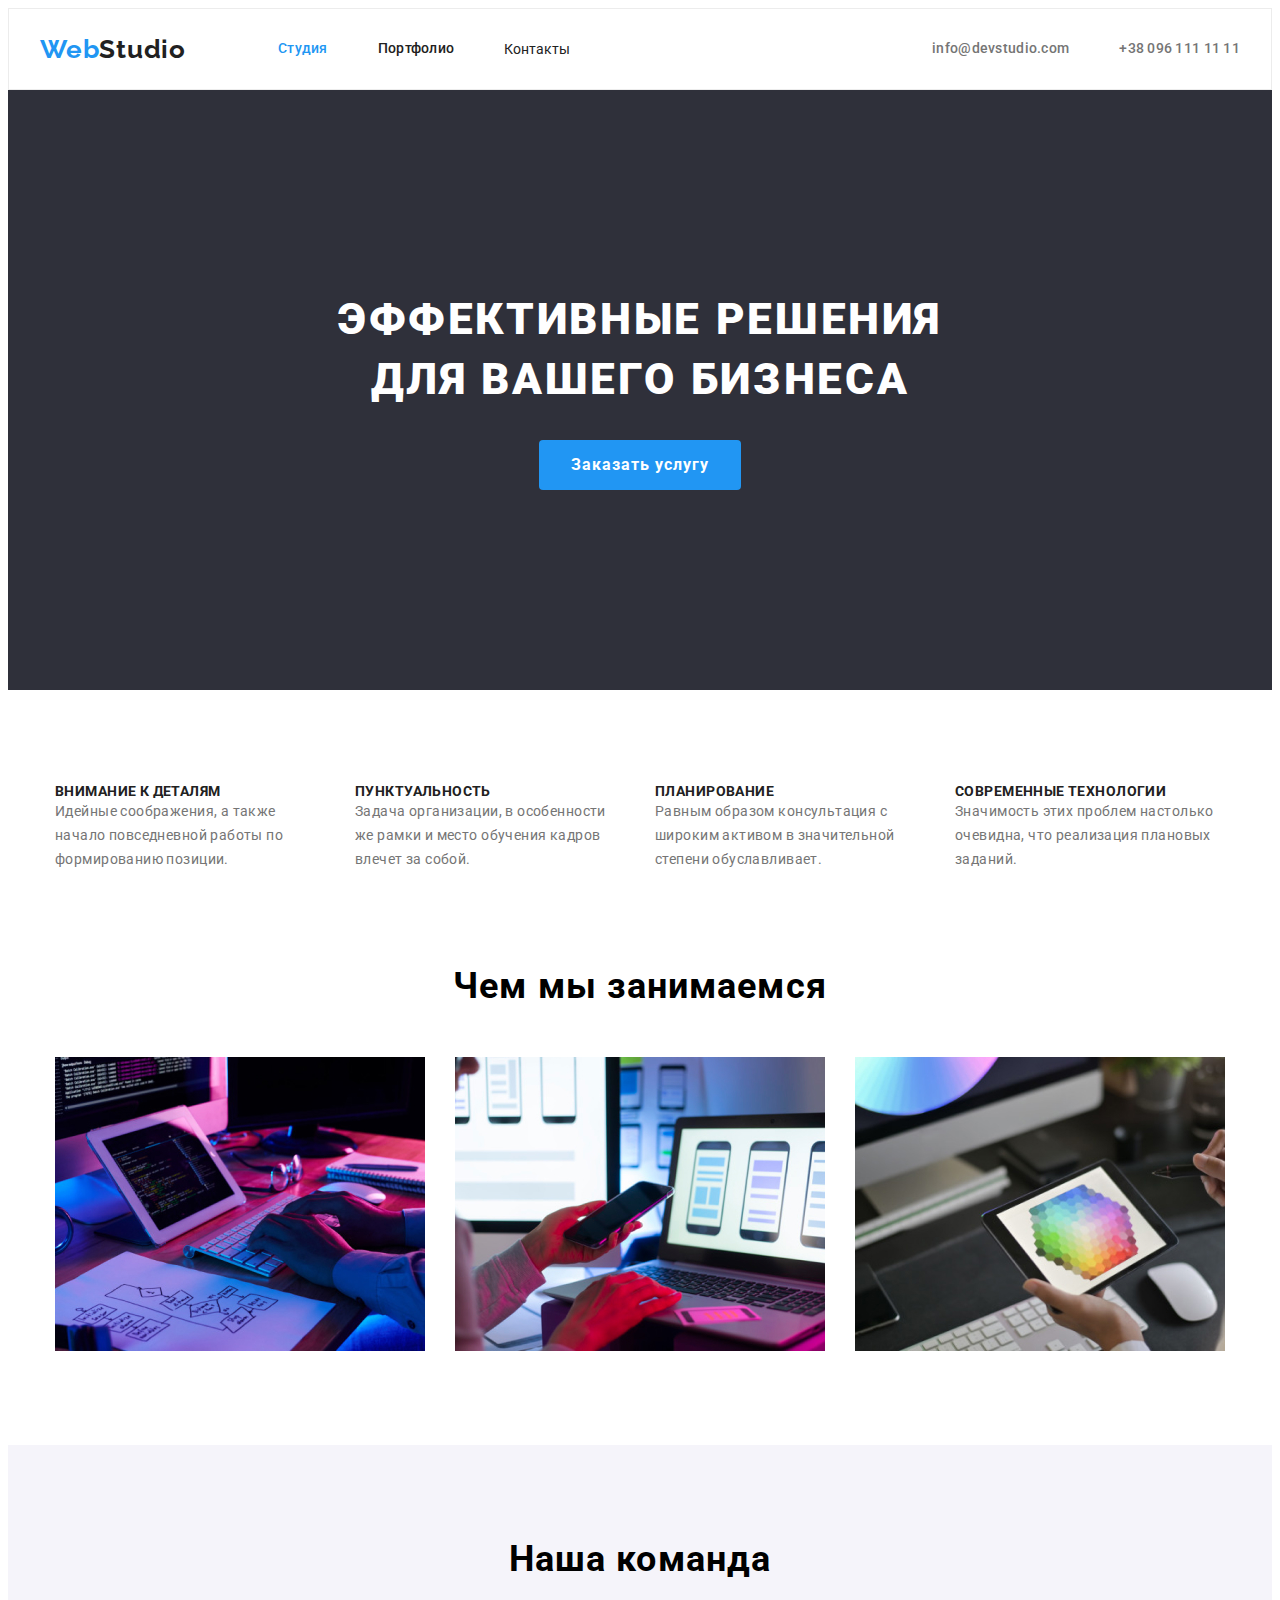
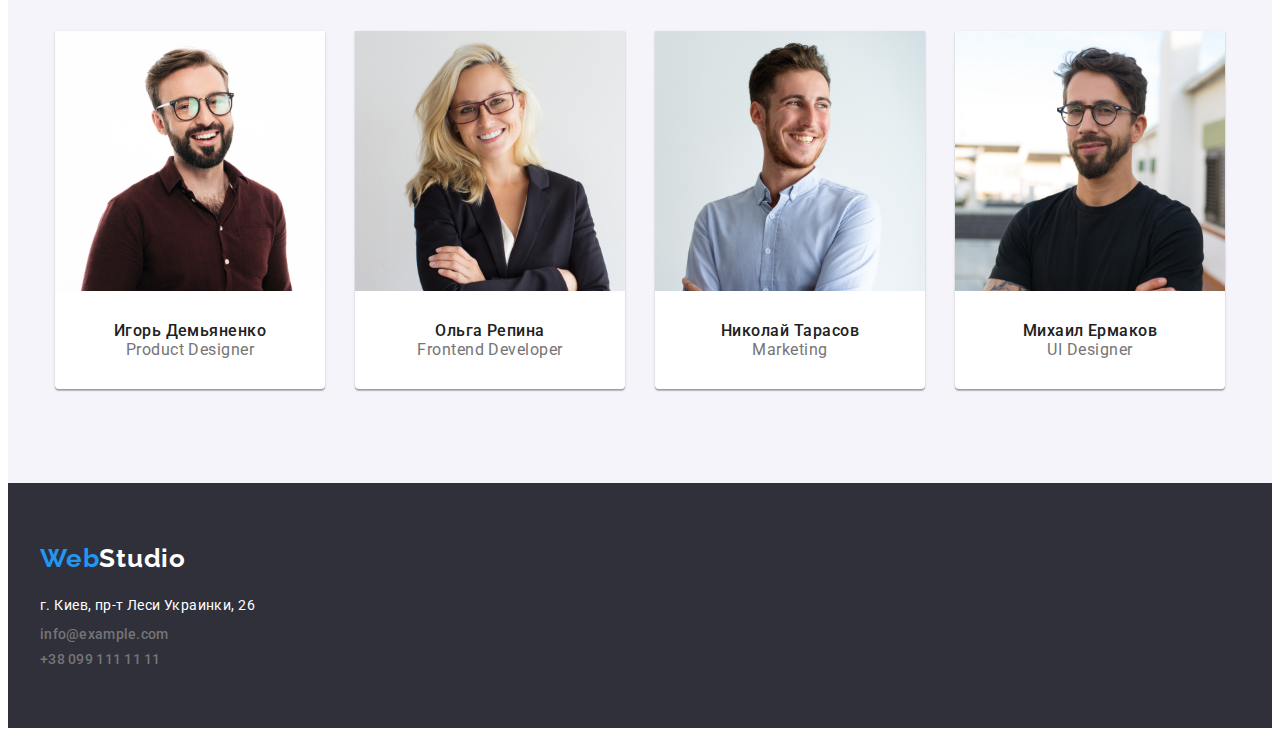
==== index.html @ 07ff0b9d "add all files from hw-03" ====
<!DOCTYPE html>
<html lang="ru">
  <head>
    <meta charset="UTF-8" />
    <meta http-equiv="X-UA-Compatible" content="IE=edge" />
    <meta name="viewport" content="width=device-width, initial-scale=1.0" />
    <title>Document</title>
    <link rel="preconnect" href="https://fonts.googleapis.com" />
    <link rel="preconnect" href="https://fonts.gstatic.com" crossorigin />
    <link
      href="https://fonts.googleapis.com/css2?family=Montserrat:wght@400;700&family=Raleway:wght@700&family=Roboto:wght@400;500;700;900&display=swap"
      rel="stylesheet"
    />
    <link
      rel="stylesheet"
      href="https://cdnjs.cloudflare.com/ajax/libs/modern-normalize/1.1.0/modern-normalize.min.css"
      integrity="sha512-wpPYUAdjBVSE4KJnH1VR1HeZfpl1ub8YT/NKx4PuQ5NmX2tKuGu6U/JRp5y+Y8XG2tV+wKQpNHVUX03MfMFn9Q=="
      crossorigin="anonymous"
      referrerpolicy="no-referrer"
    />
    <link rel="stylesheet" href="./css/styles.css" />
  </head>
  <body>
    <!-- HEADER -->
    <header class="page-header">
      <div class="container page-header-container">
        <nav class="page-nav">
          <a class="logo" href="/"
            >Web<span class="second-part-logo">Studio</span></a
          >
          <ul class="page-nav">
            <li class="menu-item">
              <a class="menu-link current" href="">Студия</a>
            </li>
            <li class="menu-item">
              <a class="menu-link" href="./portfolio.html">Портфолио</a>
            </li>
            <li class="menu-item">
              <a class="menu-link" href="">Контакты</a>
            </li>
          </ul>
        </nav>
        <ul class="address-tel-container">
          <li>
            <a class="mail-address" href="mailto:info@devstudio.com"
              >info@devstudio.com</a
            >
          </li>
          <li>
            <a class="phone-number" href="tel:+380961111111"
              >+38 096 111 11 11</a
            >
          </li>
        </ul>
      </div>
    </header>
    <main>
      <!-- HERO -->
      <section class="hero">
        <h1 class="hero-title">
          Эффективные решения <br />
          для вашего бизнеса
        </h1>
        <button type="button" class="main-button">Заказать услугу</button>
      </section>
      <!-- Наши преимущества -->
      <section class="benefits">
        <div class="container">
          <h2 hidden>Наши преимущества</h2>
          <ul class="benefits-item">
            <li class="benefits-list">
              <h3 class="benefits-title">Внимание к деталям</h3>
              <p class="text-in-title">
                Идейные соображения, а также начало повседневной работы по
                формированию позиции.
              </p>
            </li>
            <li class="benefits-list">
              <h3 class="benefits-title">Пунктуальность</h3>
              <p class="text-in-title">
                Задача организации, в особенности же рамки и место обучения
                кадров влечет за собой.
              </p>
            </li>
            <li class="benefits-list">
              <h3 class="benefits-title">Планирование</h3>
              <p class="text-in-title">
                Равным образом консультация с широким активом в значительной
                степени обуславливает.
              </p>
            </li>
            <li class="benefits-list">
              <h3 class="benefits-title">Современные технологии</h3>
              <p class="text-in-title">
                Значимость этих проблем настолько очевидна, что реализация
                плановых заданий.
              </p>
            </li>
          </ul>
        </div>
      </section>
      <!-- Чем мы занимаемся -->
      <section>
        <h2 class="headline">Чем мы занимаемся</h2>
        <div class="container-job">
        <ul class="command">
          <li class="command-item">
            <img
              src="./images/primary/box1.jpg"
              alt="Скелет документа"
              width="370"
            />
          </li>
          <li class="command-item">
            <img
              src="./images/primary/box2.jpg"
              alt="Адаптивный дизайн приложения"
              width="370"
            />
          </li>
          <li class="command-item">
            <img
              src="./images/primary/box3.jpg"
              alt="Подбор любого цвета"
              width="370"
            />
          </li>
        </ul>
        </div>
      </section>
      <!-- Наша команда -->
      <section class="background-command ">
        <h2 class="headline-command">Наша команда</h2>
        <div class="container-command">
        <ul class="command">
          <li class="command-item frame">
            <img
              src="./images/primary/productdesigner.jpg"
              alt="Product Designer"
              width="270"
            />
            <div class="section-command">
              <h3 class="name-command command">Игорь Демьяненко</h3>
              <p lang="en" class="name-position command">Product Designer</p>
            </div>
          </li>
          <li class="command-item frame">
            <img
              src="./images/primary/frontenddeveloper.jpg"
              alt="Frontend Developer"
              width="270"
            />
            <div class="section-command">
              <h3 class="name-command command">Ольга Репина</h3>
              <p lang="en" class="name-position command">Frontend Developer</p>
            </div>
          </li>
          <li class="command-item frame">
            <img
              src="./images/primary/marketing.jpg"
              alt="Marketing"
              width="270"
            />
            <div class="section-command">
              <h3 class="name-command command">Николай Тарасов</h3>
              <p lang="en" class="name-position command">Marketing</p>
            </div>
          </li>
          <li class="command-item frame">
            <img src="./images/primary/uidesigner.jpg" alt="" width="270" />
            <div class="section-command">
              <h3 class="name-command command">Михаил Ермаков</h3>
              <p lang="en" class="name-position command">UI Designer</p>
            </div>
          </li>
        </ul>
        </div>
      </section>
    </main>
    <!-- FOOTER -->
    <footer class="background-footer">
      <div class="container">
        <a class="logo" href="./index.html"
          >Web<span class="second-part-logo-footer">Studio</span></a
        >
        <address>
          <ul>
            <li class="address">г. Киев, пр-т Леси Украинки, 26</li>
            <li>
              <a
                class="mail-address-portfolio footer"
                href="mailto:info@example.com"
                >info@example.com</a
              >
            </li>
            <li>
              <a
                class="phone-number-portfolio footer-number footer"
                href="tel:+380991111111"
                >+38 099 111 11 11</a
              >
            </li>
          </ul>
        </address>
      </div>
    </footer>
  </body>
</html>
---- css/styles.css ----
/*цвет основного текста #000000*/
/*акцент #2196F3*/
/*акцент #FFFFFF*/
/*цвет вторичного текста #757575*/
/*акцент rgba(255, 255, 255, 0.6);*/
/*цвет фона #E5E5E5*/
/*вторичный цвет фона #F5F4FA*/
:root {
  --accent-color: #2196f3;
  --second-accent-color: #212121;
  --accent-text-color: #757575;
  --background-accent-color: #ffffff;
  --background-second-color: #2f303a;
}

h1,
h2,
h3,
h4,
p {
  margin-top: 0;
  margin-bottom: 0;
}

ul,
ol {
  list-style: none;
  margin-top: 0;
  margin-bottom: 0;
  padding-left: 0;
}

a {
  text-decoration: none;
}

img {
  display: block;
}

button {
  cursor: pointer;
}

.menu-link.current {
  color: var(--accent-color);
}

body {
  font-family: "Roboto", sans-serif;
  font-size: 14px;
}

/* ================Общие классы================ */
/* HEADER */
.page-header {
  /* padding-top: 32px;
  padding-bottom: 32px; */
  border: 1px solid #ECECEC
  ;
}

.container {
  width: 1200px;
  margin-left: auto;
  margin-right: auto;
  padding-left: 15px;
  padding-right: 15px;
}

.page-header-container {
  display: flex;
  align-items: center;
  justify-content: space-between;
}

.page-nav {
  display: flex;
  align-items: center;
}

.logo {
  font-family: "Raleway", sans-serif;
  font-weight: 700;
  font-size: 26px;
  line-height: 1.19;
  letter-spacing: 0.03em;
  color: var(--accent-color);
  margin-right: 92px;
}

.second-part-logo {
  color: var(--second-accent-color);
}

.menu-item:not(:last-child) {
  font-weight: 500;
  font-size: 14px;
  line-height: 1.14;
  letter-spacing: 0.02em;
  color: var(--second-accent-color);
  margin-right: 50px;
}

.menu-link {
  color: var(--second-accent-color);
  padding: 32px 0;
  display: block;
}

.menu-link:hover,
.menu-link:focus {
  color: var(--accent-color);
}

.address-tel-container {
  display: flex;
  align-items: center;
}

/* ================INDEX================ */
/* HEADER */
.mail-address {
  font-weight: 500;
  font-size: 14px;
  line-height: 1.14;
  letter-spacing: 0.02em;
  color: var(--accent-text-color);
  margin-right: 50px;
  padding: 32px 0;
  display: block;
}

.mail-address:hover,
.mail-address:focus {
  color: var(--accent-color);
}

.phone-number {
  font-weight: 500;
  font-size: 14px;
  line-height: 1.14;
  letter-spacing: 0.02em;
  color: var(--accent-text-color);
  padding: 32px 0;
  display: block;
}

.phone-number:hover,
.phone-number:focus {
  color: var(--accent-color);
}

/* HERO */
.hero {
  text-align: center;
  padding-top: 200px;
  padding-bottom: 200px;
  background-color: var(--background-second-color);
}

.hero-title {
  font-weight: 900;
  font-size: 44px;
  line-height: 1.36;
  letter-spacing: 0.06em;
  text-transform: uppercase;
  color: var(--background-accent-color);
}

.main-button {
  margin-top: 30px;
  padding: 10px 32px;
  font-weight: 700;
  font-size: 16px;
  line-height: 1.88;
  letter-spacing: 0.06em;
  background-color: var(--accent-color);
  color: var(--background-accent-color);
  font-family: inherit;
  border: none;
  border-radius: 4px;
}

.main-button:hover,
.main-button:focus {
  background-color: #188ce8;
  box-shadow: 0px 4px 4px rgba(0, 0, 0, 0.15);
}

/* Наши преимущества */
.benefits {
  padding-top: 94px;
}

.benefits-item {
  display: flex;
  justify-content: center;
  align-items: center;
}

.benefits-list {
  width: 270px;
}

.benefits-list:not(:last-child) {
  margin-right: 30px;
}

.benefits-title {
  font-weight: 700;
  font-size: 14px;
  line-height: 1.14;
  letter-spacing: 0.03em;
  text-transform: uppercase;
  color: var(--second-accent-color);
}

.text-in-title {
  font-weight: 400;
  font-size: 14px;
  line-height: 1.71;
  letter-spacing: 0.03em;
  color: var(--accent-text-color);
}

/* Чем мы занимаемся */
.headline {
  text-align: center;
  font-weight: 700;
  font-size: 36px;
  line-height: 1.16;
  letter-spacing: 0.03em;
  padding-top: 94px;
  margin-bottom: 50px;
}

.container-job {
  width: 1200px;
  margin: 0 auto;
  padding-left: 15px;
  padding-right: 15px;
}

.command {
  display: flex;
  justify-content: center;
  align-items: center;
}

.command-item:not(:last-child) {
  margin-right: 30px;
}

/* Наша команда */
.background-command {
  background-color: #f5f4fa;
  padding-bottom: 94px;
}

.container-command {
  width: 1200px;
  margin: 0 auto;
  padding-left: 15px;
  padding-right: 15px;
}

.frame {
  width: 270px;
  background-color: #fff;
  border-radius: 0px 0px 4px 4px;
  box-shadow: 0px 1px 3px rgba(0, 0, 0, 0.12), 0px 1px 1px rgba(0, 0, 0, 0.14),
    0px 2px 1px rgba(0, 0, 0, 0.2);
}

.headline-command {
  text-align: center;
  font-weight: 700;
  font-size: 36px;
  line-height: 1.16;
  letter-spacing: 0.03em;
  margin-bottom: 50px;
  margin-top: 94px;
  padding-top: 94px;
}

.section-command {
  padding: 30px 0;
}

.name-command {
  font-weight: 500;
  font-size: 16px;
  line-height: 1.19;
  /* identical to box height */
  /* text-align: center; */
  letter-spacing: 0.03em;
  color: var(--second-accent-color);
}

.name-position {
  font-weight: 400;
  font-size: 16px;
  line-height: 1.19;
  /* identical to box height */
  /* text-align: center; */
  letter-spacing: 0.03em;
  color: var(--accent-text-color);
}

/* FOOTER */
.background-footer {
  background-color: var(--background-second-color);
  padding-top: 60px;
  padding-bottom: 60px;
}

.logo-footer {
  display: flex;
  margin-top: 60px;
}

.address {
  font-style: normal;
  font-weight: 400;
  font-size: 14px;
  line-height: 1.7;
  /* or 171% */
  letter-spacing: 0.03em;
  color: var(--background-accent-color);
  margin-top: 20px;
  margin-bottom: 9px;
}

.footer {
  font-style: normal;
  color: rgb(255, 255, 255, 0.6);
}

.footer-number {
  display: flex;
  margin-top: 9px;
}

.second-part-logo-footer {
  color: var(--background-accent-color);
}

/* ================PORTFOLIO================ */

/* Main */
/* Навигация */
.section {
  padding-top: 94px;
  padding-bottom: 94px;
}

.container-buttons {
  display: flex;
  justify-content: center;
  align-items: center;
  margin-bottom: 50px;
}

.portfolio-button {
  font-weight: 500;
  font-size: 16px;
  line-height: 1.63;
  text-align: center;
  letter-spacing: 0.03em;
  color: #000;
  border: none;
  font-family: inherit;
  border-radius: 4px;
  padding: 6px 22px;
  margin-right: 8px;
}
/* Плиточные елементы */
.container {
  width: 1200px;
  margin-left: auto;
  margin-right: auto;
  padding-left: 15px;
  padding-right: 15px;
}

.work-element {
  display: flex;
  flex-wrap: wrap;
}

.work-list {
  width: 370px;
  margin-right: 30px;
  margin-bottom: 30px;
}

.work-list:nth-child(3n) {
  margin-right: 0;
}

.work-list:nth-last-child(-n + 3) {
  margin-bottom: 0;
}

.work-element-name {
  padding-top: 20px;
  padding-bottom: 20px;
  padding-left: 24px;
  padding-right: 24px;
  border: 1px solid #EEEEEE;
}

.description-work {
  font-weight: 700;
  font-size: 18px;
  line-height: 2;
  /* identical to box height, or 200% */
  letter-spacing: 0.06em;
  color: var(--second-accent-color);
  margin-bottom: 4px;
}

.task-types {
  font-weight: 400;
  font-size: 16px;
  line-height: 1.9;
  /* identical to box height, or 188% */
  letter-spacing: 0.03em;
  color: var(--accent-text-color);
}

/* FOOTER */
.background-footer-portfolio {
  background-color: var(--background-second-color);
  padding-top: 60px;
  padding-bottom: 60px;
}

.mail-address-portfolio {
  font-weight: 500;
  font-size: 14px;
  line-height: 1.14;
  letter-spacing: 0.02em;
  color: var(--accent-text-color);
  margin-right: 50px;
  display: block;
}

.mail-address-portfolio:hover,
.mail-address-portfolio:focus {
  color: var(--accent-color);
}

.phone-number-portfolio {
  font-weight: 500;
  font-size: 14px;
  line-height: 1.14;
  letter-spacing: 0.02em;
  color: var(--accent-text-color);
  display: block;
}

.phone-number-portfolio:hover,
.phone-number-portfolio:focus {
  color: var(--accent-color);
}

.current-portfolio {
  background-color: var(--accent-color);
  color: var(--background-accent-color);
}

.portfolio-button:hover,
.portfolio-button:focus {
  /* shadow-middle */
  box-shadow: 0px 3px 1px rgba(0, 0, 0, 0.1), 0px 1px 2px rgba(0, 0, 0, 0.08),
    0px 2px 2px rgba(0, 0, 0, 0.12);
  color: var(--background-accent-color);
  background: var(--accent-color);
}
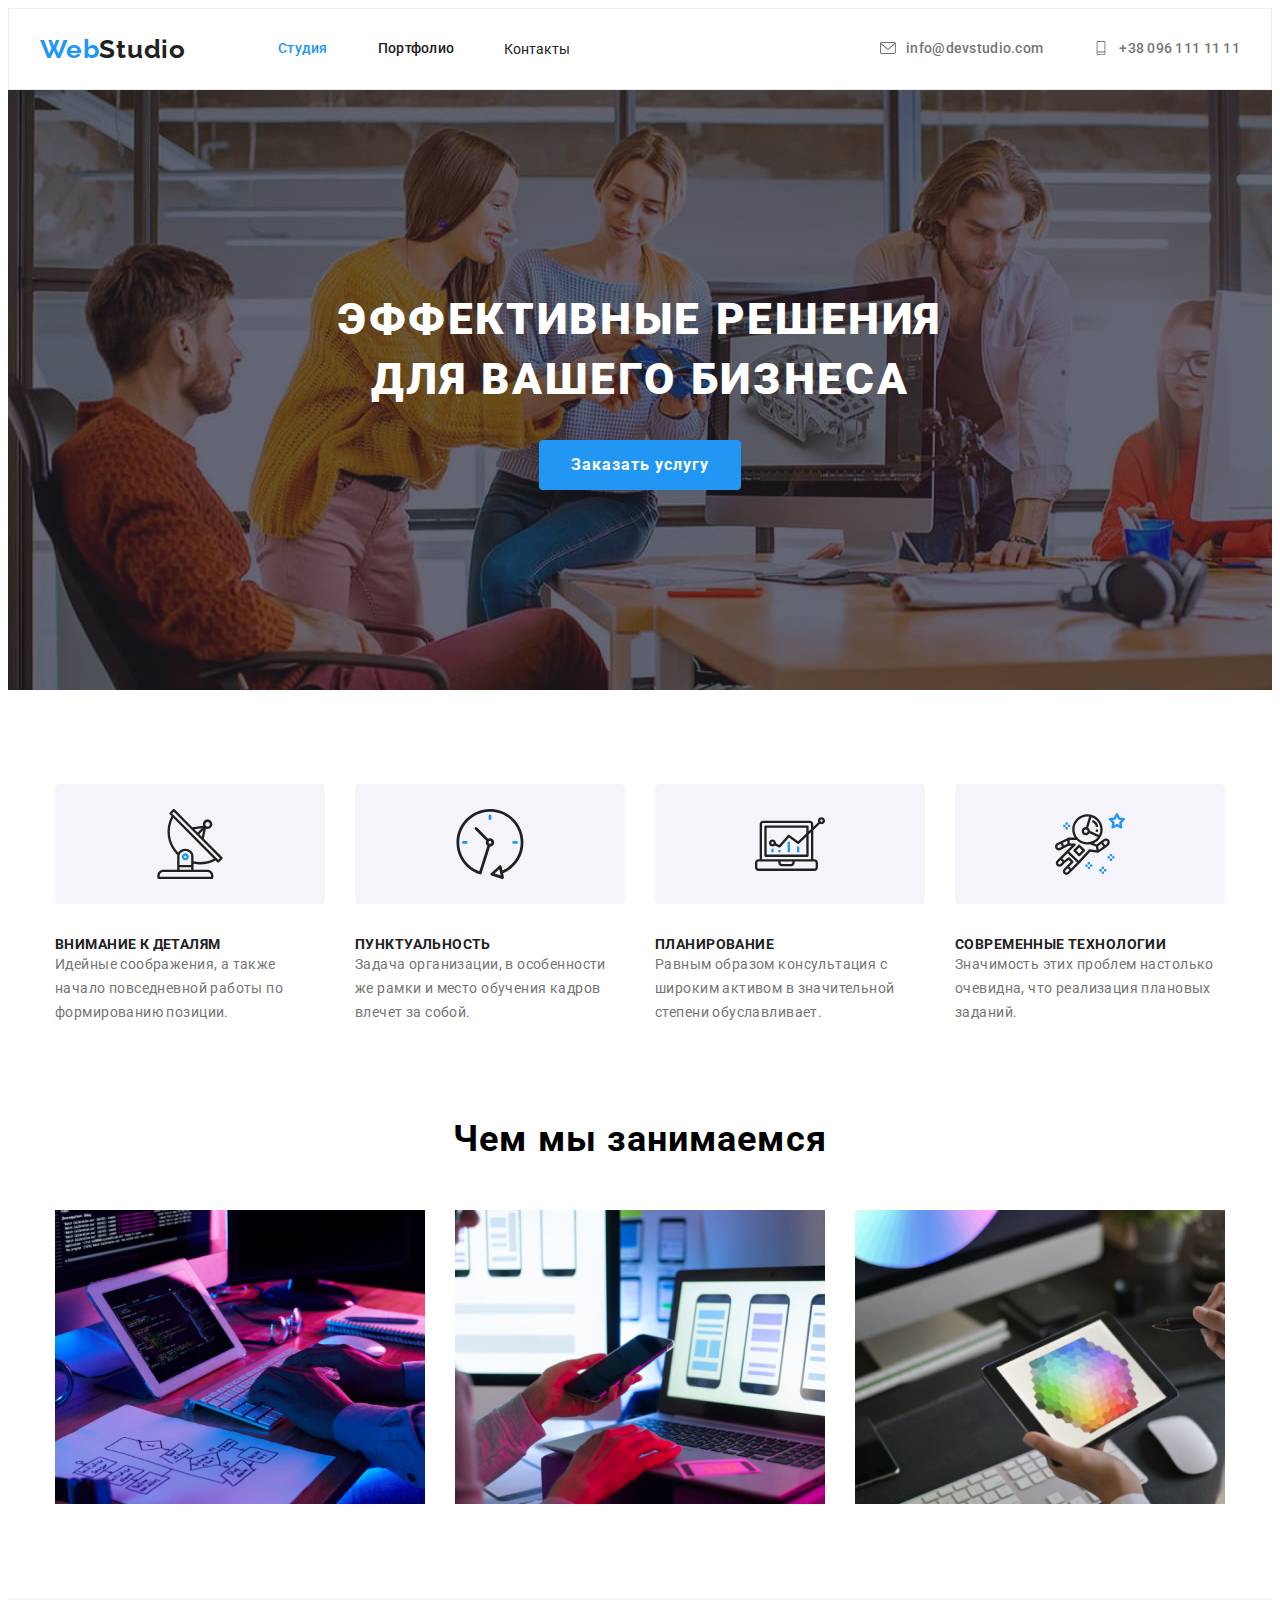
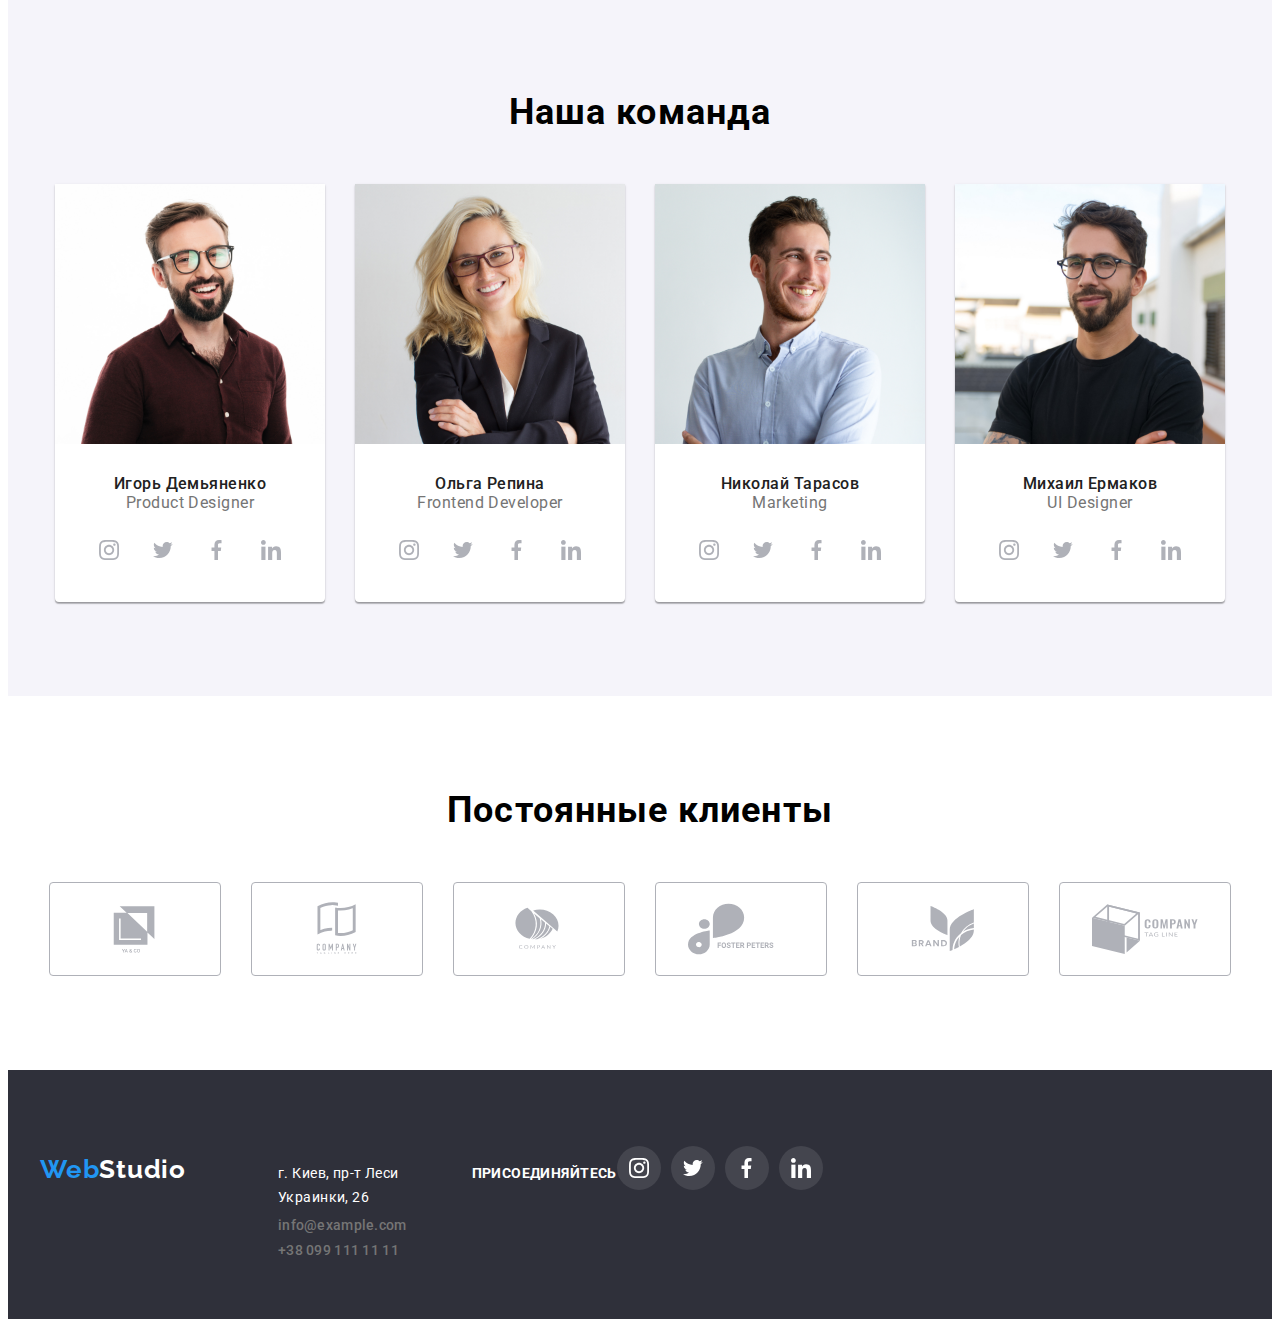
==== commit 3773b570: "add icons svg" ====
--- a/index.html
+++ b/index.html
@@ -43,12 +43,18 @@
         <ul class="address-tel-container">
           <li>
             <a class="mail-address" href="mailto:info@devstudio.com"
-              >info@devstudio.com</a
+              ><svg class="social-icon-header" width="16px" height="14px">
+                <use href="./images/symbol-defs.svg#icon-mail"></use>
+              </svg>
+              info@devstudio.com</a
             >
           </li>
           <li>
             <a class="phone-number" href="tel:+380961111111"
-              >+38 096 111 11 11</a
+              ><svg class="social-icon-header" width="16px" height="14px">
+                <use href="./images/symbol-defs.svg#icon-tel"></use>
+              </svg>
+              +38 096 111 11 11</a
             >
           </li>
         </ul>
@@ -57,6 +63,7 @@
     <main>
       <!-- HERO -->
       <section class="hero">
+        <!-- <img src="./images/primary/hero.jpg" alt="hero" width="1600" /> -->
         <h1 class="hero-title">
           Эффективные решения <br />
           для вашего бизнеса
@@ -69,6 +76,9 @@
           <h2 hidden>Наши преимущества</h2>
           <ul class="benefits-item">
             <li class="benefits-list">
+              <svg class="benefits-icon" width="270px" height="120px">
+                <use href="./images/symbol-defs.svg#icon-antena"></use>
+              </svg>
               <h3 class="benefits-title">Внимание к деталям</h3>
               <p class="text-in-title">
                 Идейные соображения, а также начало повседневной работы по
@@ -76,6 +86,9 @@
               </p>
             </li>
             <li class="benefits-list">
+              <svg class="benefits-icon" width="270px" height="120px">
+                <use href="./images/symbol-defs.svg#icon-clock"></use>
+              </svg>
               <h3 class="benefits-title">Пунктуальность</h3>
               <p class="text-in-title">
                 Задача организации, в особенности же рамки и место обучения
@@ -83,6 +96,9 @@
               </p>
             </li>
             <li class="benefits-list">
+              <svg class="benefits-icon" width="270px" height="120px">
+                <use href="./images/symbol-defs.svg#icon-diagram"></use>
+              </svg>
               <h3 class="benefits-title">Планирование</h3>
               <p class="text-in-title">
                 Равным образом консультация с широким активом в значительной
@@ -90,6 +106,9 @@
               </p>
             </li>
             <li class="benefits-list">
+              <svg class="benefits-icon" width="270px" height="120px">
+                <use href="./images/symbol-defs.svg#icon-astronaut"></use>
+              </svg>
               <h3 class="benefits-title">Современные технологии</h3>
               <p class="text-in-title">
                 Значимость этих проблем настолько очевидна, что реализация
@@ -103,83 +122,279 @@
       <section>
         <h2 class="headline">Чем мы занимаемся</h2>
         <div class="container-job">
-        <ul class="command">
-          <li class="command-item">
-            <img
-              src="./images/primary/box1.jpg"
-              alt="Скелет документа"
-              width="370"
-            />
-          </li>
-          <li class="command-item">
-            <img
-              src="./images/primary/box2.jpg"
-              alt="Адаптивный дизайн приложения"
-              width="370"
-            />
-          </li>
-          <li class="command-item">
-            <img
-              src="./images/primary/box3.jpg"
-              alt="Подбор любого цвета"
-              width="370"
-            />
-          </li>
-        </ul>
+          <ul class="command">
+            <li class="command-item">
+              <img
+                src="./images/primary/box1.jpg"
+                alt="Скелет документа"
+                width="370"
+              />
+            </li>
+            <li class="command-item">
+              <img
+                src="./images/primary/box2.jpg"
+                alt="Адаптивный дизайн приложения"
+                width="370"
+              />
+            </li>
+            <li class="command-item">
+              <img
+                src="./images/primary/box3.jpg"
+                alt="Подбор любого цвета"
+                width="370"
+              />
+            </li>
+          </ul>
         </div>
       </section>
       <!-- Наша команда -->
-      <section class="background-command ">
+      <section class="background-command">
         <h2 class="headline-command">Наша команда</h2>
         <div class="container-command">
-        <ul class="command">
-          <li class="command-item frame">
-            <img
-              src="./images/primary/productdesigner.jpg"
-              alt="Product Designer"
-              width="270"
-            />
-            <div class="section-command">
-              <h3 class="name-command command">Игорь Демьяненко</h3>
-              <p lang="en" class="name-position command">Product Designer</p>
-            </div>
-          </li>
-          <li class="command-item frame">
-            <img
-              src="./images/primary/frontenddeveloper.jpg"
-              alt="Frontend Developer"
-              width="270"
-            />
-            <div class="section-command">
-              <h3 class="name-command command">Ольга Репина</h3>
-              <p lang="en" class="name-position command">Frontend Developer</p>
-            </div>
-          </li>
-          <li class="command-item frame">
-            <img
-              src="./images/primary/marketing.jpg"
-              alt="Marketing"
-              width="270"
-            />
-            <div class="section-command">
-              <h3 class="name-command command">Николай Тарасов</h3>
-              <p lang="en" class="name-position command">Marketing</p>
-            </div>
-          </li>
-          <li class="command-item frame">
-            <img src="./images/primary/uidesigner.jpg" alt="" width="270" />
-            <div class="section-command">
-              <h3 class="name-command command">Михаил Ермаков</h3>
-              <p lang="en" class="name-position command">UI Designer</p>
-            </div>
-          </li>
-        </ul>
+          <ul class="command">
+            <li class="command-item frame">
+              <img
+                src="./images/primary/productdesigner.jpg"
+                alt="Product Designer"
+                width="270"
+              />
+              <div class="section-command">
+                <h3 class="name-command command">Игорь Демьяненко</h3>
+                <p lang="en" class="name-position command">Product Designer</p>
+                <ul class="social-list">
+                  <li class="social-list-item">
+                    <a href="" class="social-list-link">
+                      <svg class="social-list-icon" width="20px" height="20px">
+                        <use
+                          href="./images/symbol-defs.svg#icon-instagram"
+                        ></use>
+                      </svg>
+                    </a>
+                  </li>
+                  <li class="social-list-item">
+                    <a href="" class="social-list-link">
+                      <svg class="social-list-icon" width="20px" height="20px">
+                        <use href="./images/symbol-defs.svg#icon-twitter"></use>
+                      </svg>
+                    </a>
+                  </li>
+                  <li class="social-list-item">
+                    <a href="" class="social-list-link">
+                      <svg class="social-list-icon" width="20px" height="20px">
+                        <use
+                          href="./images/symbol-defs.svg#icon-facebook"
+                        ></use>
+                      </svg>
+                    </a>
+                  </li>
+                  <li class="social-list-item">
+                    <a href="" class="social-list-link">
+                      <svg class="social-list-icon" width="20px" height="20px">
+                        <use
+                          href="./images/symbol-defs.svg#icon-linkedin"
+                        ></use>
+                      </svg>
+                    </a>
+                  </li>
+                </ul>
+              </div>
+            </li>
+            <li class="command-item frame">
+              <img
+                src="./images/primary/frontenddeveloper.jpg"
+                alt="Frontend Developer"
+                width="270"
+              />
+              <div class="section-command">
+                <h3 class="name-command command">Ольга Репина</h3>
+                <p lang="en" class="name-position command">
+                  Frontend Developer
+                </p>
+                <ul class="social-list">
+                  <li class="social-list-item">
+                    <a href="" class="social-list-link">
+                      <svg class="social-list-icon" width="20px" height="20px">
+                        <use
+                          href="./images/symbol-defs.svg#icon-instagram"
+                        ></use>
+                      </svg>
+                    </a>
+                  </li>
+                  <li class="social-list-item">
+                    <a href="" class="social-list-link">
+                      <svg class="social-list-icon" width="20px" height="20px">
+                        <use href="./images/symbol-defs.svg#icon-twitter"></use>
+                      </svg>
+                    </a>
+                  </li>
+                  <li class="social-list-item">
+                    <a href="" class="social-list-link">
+                      <svg class="social-list-icon" width="20px" height="20px">
+                        <use
+                          href="./images/symbol-defs.svg#icon-facebook"
+                        ></use>
+                      </svg>
+                    </a>
+                  </li>
+                  <li class="social-list-item">
+                    <a href="" class="social-list-link">
+                      <svg class="social-list-icon" width="20px" height="20px">
+                        <use
+                          href="./images/symbol-defs.svg#icon-linkedin"
+                        ></use>
+                      </svg>
+                    </a>
+                  </li>
+                </ul>
+              </div>
+            </li>
+            <li class="command-item frame">
+              <img
+                src="./images/primary/marketing.jpg"
+                alt="Marketing"
+                width="270"
+              />
+              <div class="section-command">
+                <h3 class="name-command command">Николай Тарасов</h3>
+                <p lang="en" class="name-position command">Marketing</p>
+                <ul class="social-list">
+                  <li class="social-list-item">
+                    <a href="" class="social-list-link">
+                      <svg class="social-list-icon" width="20px" height="20px">
+                        <use
+                          href="./images/symbol-defs.svg#icon-instagram"
+                        ></use>
+                      </svg>
+                    </a>
+                  </li>
+                  <li class="social-list-item">
+                    <a href="" class="social-list-link">
+                      <svg class="social-list-icon" width="20px" height="20px">
+                        <use href="./images/symbol-defs.svg#icon-twitter"></use>
+                      </svg>
+                    </a>
+                  </li>
+                  <li class="social-list-item">
+                    <a href="" class="social-list-link">
+                      <svg class="social-list-icon" width="20px" height="20px">
+                        <use
+                          href="./images/symbol-defs.svg#icon-facebook"
+                        ></use>
+                      </svg>
+                    </a>
+                  </li>
+                  <li class="social-list-item">
+                    <a href="" class="social-list-link">
+                      <svg class="social-list-icon" width="20px" height="20px">
+                        <use
+                          href="./images/symbol-defs.svg#icon-linkedin"
+                        ></use>
+                      </svg>
+                    </a>
+                  </li>
+                </ul>
+              </div>
+            </li>
+            <li class="command-item frame">
+              <img src="./images/primary/uidesigner.jpg" alt="" width="270" />
+              <div class="section-command">
+                <h3 class="name-command command">Михаил Ермаков</h3>
+                <p lang="en" class="name-position command">UI Designer</p>
+                <ul class="social-list">
+                  <li class="social-list-item">
+                    <a href="" class="social-list-link">
+                      <svg class="social-list-icon" width="20px" height="20px">
+                        <use
+                          href="./images/symbol-defs.svg#icon-instagram"
+                        ></use>
+                      </svg>
+                    </a>
+                  </li>
+                  <li class="social-list-item">
+                    <a href="" class="social-list-link">
+                      <svg class="social-list-icon" width="20px" height="20px">
+                        <use href="./images/symbol-defs.svg#icon-twitter"></use>
+                      </svg>
+                    </a>
+                  </li>
+                  <li class="social-list-item">
+                    <a href="" class="social-list-link">
+                      <svg class="social-list-icon" width="20px" height="20px">
+                        <use
+                          href="./images/symbol-defs.svg#icon-facebook"
+                        ></use>
+                      </svg>
+                    </a>
+                  </li>
+                  <li class="social-list-item">
+                    <a href="" class="social-list-link">
+                      <svg class="social-list-icon" width="20px" height="20px">
+                        <use
+                          href="./images/symbol-defs.svg#icon-linkedin"
+                        ></use>
+                      </svg>
+                    </a>
+                  </li>
+                </ul>
+              </div>
+            </li>
+          </ul>
+        </div>
+      </section>
+      <!-- Постоянные клиенты -->
+      <section>
+        <h2 class="headline-clients">Постоянные клиенты</h2>
+        <div>
+          <ul class="clients-list">
+            <li class="clients-item">
+              <a href="" class="clients-list-link">
+                <svg class="clients-icon">
+                  <use href="./images/symbol-defs.svg#icon-yaco"></use>
+                </svg>
+              </a>
+            </li>
+            <li class="clients-item">
+              <a href="" class="clients-list-link">
+                <svg class="clients-icon">
+                  <use href="./images/symbol-defs.svg#icon-company"></use>
+                </svg>
+              </a>
+            </li>
+            <li class="clients-item">
+              <a href="" class="clients-list-link">
+                <svg class="clients-icon">
+                  <use href="./images/symbol-defs.svg#icon-company-two"></use>
+                </svg>
+              </a>
+            </li>
+            <li class="clients-item">
+              <a href="" class="clients-list-link">
+                <svg class="clients-icon">
+                  <use href="./images/symbol-defs.svg#icon-foster"></use>
+                </svg>
+              </a>
+            </li>
+            <li class="clients-item">
+              <a href="" class="clients-list-link">
+                <svg class="clients-icon">
+                  <use href="./images/symbol-defs.svg#icon-brand"></use>
+                </svg>
+              </a>
+            </li>
+            <li class="clients-item">
+              <a href="" class="clients-list-link">
+                <svg class="clients-icon">
+                  <use href="./images/symbol-defs.svg#icon-tag-line"></use>
+                </svg>
+              </a>
+            </li>
+          </ul>
         </div>
       </section>
     </main>
     <!-- FOOTER -->
     <footer class="background-footer">
-      <div class="container">
+      <div class="container-footer">
         <a class="logo" href="./index.html"
           >Web<span class="second-part-logo-footer">Studio</span></a
         >
@@ -202,6 +417,39 @@
             </li>
           </ul>
         </address>
+        <div class="container-footer">
+          <h3 class="headline-footer">ПРИСОЕДИНЯЙТЕСЬ</h3>
+          <ul class="social-list-footer">
+            <li class="social-list-item-footer">
+              <a href="" class="social-list-link-footer">
+                <svg class="social-list-icon-footer" width="20px" height="20px">
+                  <use href="./images/symbol-defs.svg#icon-instagram"></use>
+                </svg>
+              </a>
+            </li>
+            <li class="social-list-item-footer">
+              <a href="" class="social-list-link-footer">
+                <svg class="social-list-icon-footer" width="20px" height="20px">
+                  <use href="./images/symbol-defs.svg#icon-twitter"></use>
+                </svg>
+              </a>
+            </li>
+            <li class="social-list-item-footer">
+              <a href="" class="social-list-link-footer">
+                <svg class="social-list-icon-footer" width="20px" height="20px">
+                  <use href="./images/symbol-defs.svg#icon-facebook"></use>
+                </svg>
+              </a>
+            </li>
+            <li class="social-list-item-footer">
+              <a href="" class="social-list-link-footer">
+                <svg class="social-list-icon-footer" width="20px" height="20px">
+                  <use href="./images/symbol-defs.svg#icon-linkedin"></use>
+                </svg>
+              </a>
+            </li>
+          </ul>
+        </div>
       </div>
     </footer>
   </body>
--- a/css/styles.css
+++ b/css/styles.css
@@ -11,6 +11,7 @@
   --accent-text-color: #757575;
   --background-accent-color: #ffffff;
   --background-second-color: #2f303a;
+  --fill-color: #afb1b8;
 }
 
 h1,
@@ -56,8 +57,7 @@
 .page-header {
   /* padding-top: 32px;
   padding-bottom: 32px; */
-  border: 1px solid #ECECEC
-  ;
+  border: 1px solid #ececec;
 }
 
 .container {
@@ -120,6 +120,7 @@
 
 /* ================INDEX================ */
 /* HEADER */
+
 .mail-address {
   font-weight: 500;
   font-size: 14px;
@@ -128,7 +129,15 @@
   color: var(--accent-text-color);
   margin-right: 50px;
   padding: 32px 0;
-  display: block;
+  display: flex;
+}
+
+.social-icon-header {
+  display: flex;
+  justify-content: center;
+  align-items: center;
+  fill: currentColor;
+  margin-right: 10px;
 }
 
 .mail-address:hover,
@@ -143,7 +152,7 @@
   letter-spacing: 0.02em;
   color: var(--accent-text-color);
   padding: 32px 0;
-  display: block;
+  display: flex;
 }
 
 .phone-number:hover,
@@ -156,7 +165,17 @@
   text-align: center;
   padding-top: 200px;
   padding-bottom: 200px;
+  background: rgba(47, 48, 58, 0.4);
+  background-image: linear-gradient(
+      rgba(47, 48, 58, 0.4),
+      rgba(47, 48, 58, 0.4)
+    ),
+    url(../images/primary/hero.jpg);
   background-color: var(--background-second-color);
+  /* background-repeat: no-repeat; */
+  background-size: cover;
+  /* width: 1600px;
+  height: 600px; */
 }
 
 .hero-title {
@@ -207,6 +226,11 @@
   margin-right: 30px;
 }
 
+.benefits-icon {
+  margin-bottom: 30px;
+  border-radius: 4px;
+}
+
 .benefits-title {
   font-weight: 700;
   font-size: 14px;
@@ -308,6 +332,83 @@
   color: var(--accent-text-color);
 }
 
+.social-list {
+  display: flex;
+  justify-content: center;
+  gap: 10px;
+  margin-top: 16px;
+}
+
+.social-list-link {
+  display: flex;
+  justify-content: center;
+  align-items: center;
+  width: 44px;
+  height: 44px;
+  border-radius: 50%;
+  background-color: rgb(255, 255, 255);
+}
+
+.social-list-icon {
+  fill: var(--fill-color);
+}
+
+.social-list-link:hover,
+.social-list-link:focus {
+  background-color: var(--accent-color);
+}
+
+.social-list-link:hover .social-list-icon,
+.social-list-link:focus .social-list-icon {
+  fill: var(--background-accent-color);
+}
+/* Постоянные клиенты */
+.headline-clients {
+  text-align: center;
+  font-weight: 700;
+  font-size: 36px;
+  line-height: 1.16;
+  letter-spacing: 0.03em;
+  margin-bottom: 50px;
+  padding-top: 94px;
+}
+
+.clients-list {
+  display: flex;
+  justify-content: center;
+  align-items: center;
+  gap: 30px;
+  padding-bottom: 94px;
+}
+
+.clients-item {
+  border: 1px solid #afb1b8;
+  border-radius: 4px;
+}
+
+.clients-icon {
+  width: 106px;
+  height: 60px;
+  fill: var(--fill-color);
+}
+
+.clients-list-link {
+  display: flex;
+  justify-content: center;
+  align-items: center;
+  width: 170px;
+  height: 92px;
+}
+.clients-icon:hover,
+.clients-icon:hover {
+  fill: #188ce8;
+}
+
+.clients-item:hover,
+.clients-item:focus {
+  color: var(--accent-color);
+}
+
 /* FOOTER */
 .background-footer {
   background-color: var(--background-second-color);
@@ -346,6 +447,53 @@
   color: var(--background-accent-color);
 }
 
+.container-footer {
+  display: flex;
+  justify-content: first baseline;
+  align-items: baseline;
+  width: 1200px;
+  margin-left: auto;
+  margin-right: auto;
+  padding-left: 15px;
+  padding-right: 15px;
+}
+/* .container-footer {
+  margin-left: 300px;
+} */
+
+.headline-footer {
+  font-weight: 700;
+  font-size: 14px;
+  line-height: 1.16;
+  letter-spacing: 0.03em;
+  color: var(--background-accent-color);
+}
+
+.social-list-footer {
+  display: flex;
+  justify-content: center;
+  gap: 10px;
+  margin-top: 16px;
+}
+
+.social-list-link-footer {
+  display: flex;
+  justify-content: center;
+  align-items: center;
+  width: 44px;
+  height: 44px;
+  border-radius: 50%;
+  background-color: rgba(255, 255, 255, 0.1);
+}
+
+.social-list-icon-footer {
+  fill: var(--background-accent-color);
+}
+
+.social-list-link-footer:hover,
+.social-list-link:focus {
+  background-color: var(--accent-color);
+}
 /* ================PORTFOLIO================ */
 
 /* Main */
@@ -403,12 +551,19 @@
   margin-bottom: 0;
 }
 
+.work-list:hover,
+.work-list:focus {
+  box-shadow: 0px 1px 1px rgba(0, 0, 0, 0.12), 0px 4px 4px rgba(0, 0, 0, 0.06),
+    1px 4px 6px rgba(0, 0, 0, 0.16);
+  cursor: pointer;
+}
+
 .work-element-name {
   padding-top: 20px;
   padding-bottom: 20px;
   padding-left: 24px;
   padding-right: 24px;
-  border: 1px solid #EEEEEE;
+  border: 1px solid #eeeeee;
 }
 
 .description-work {
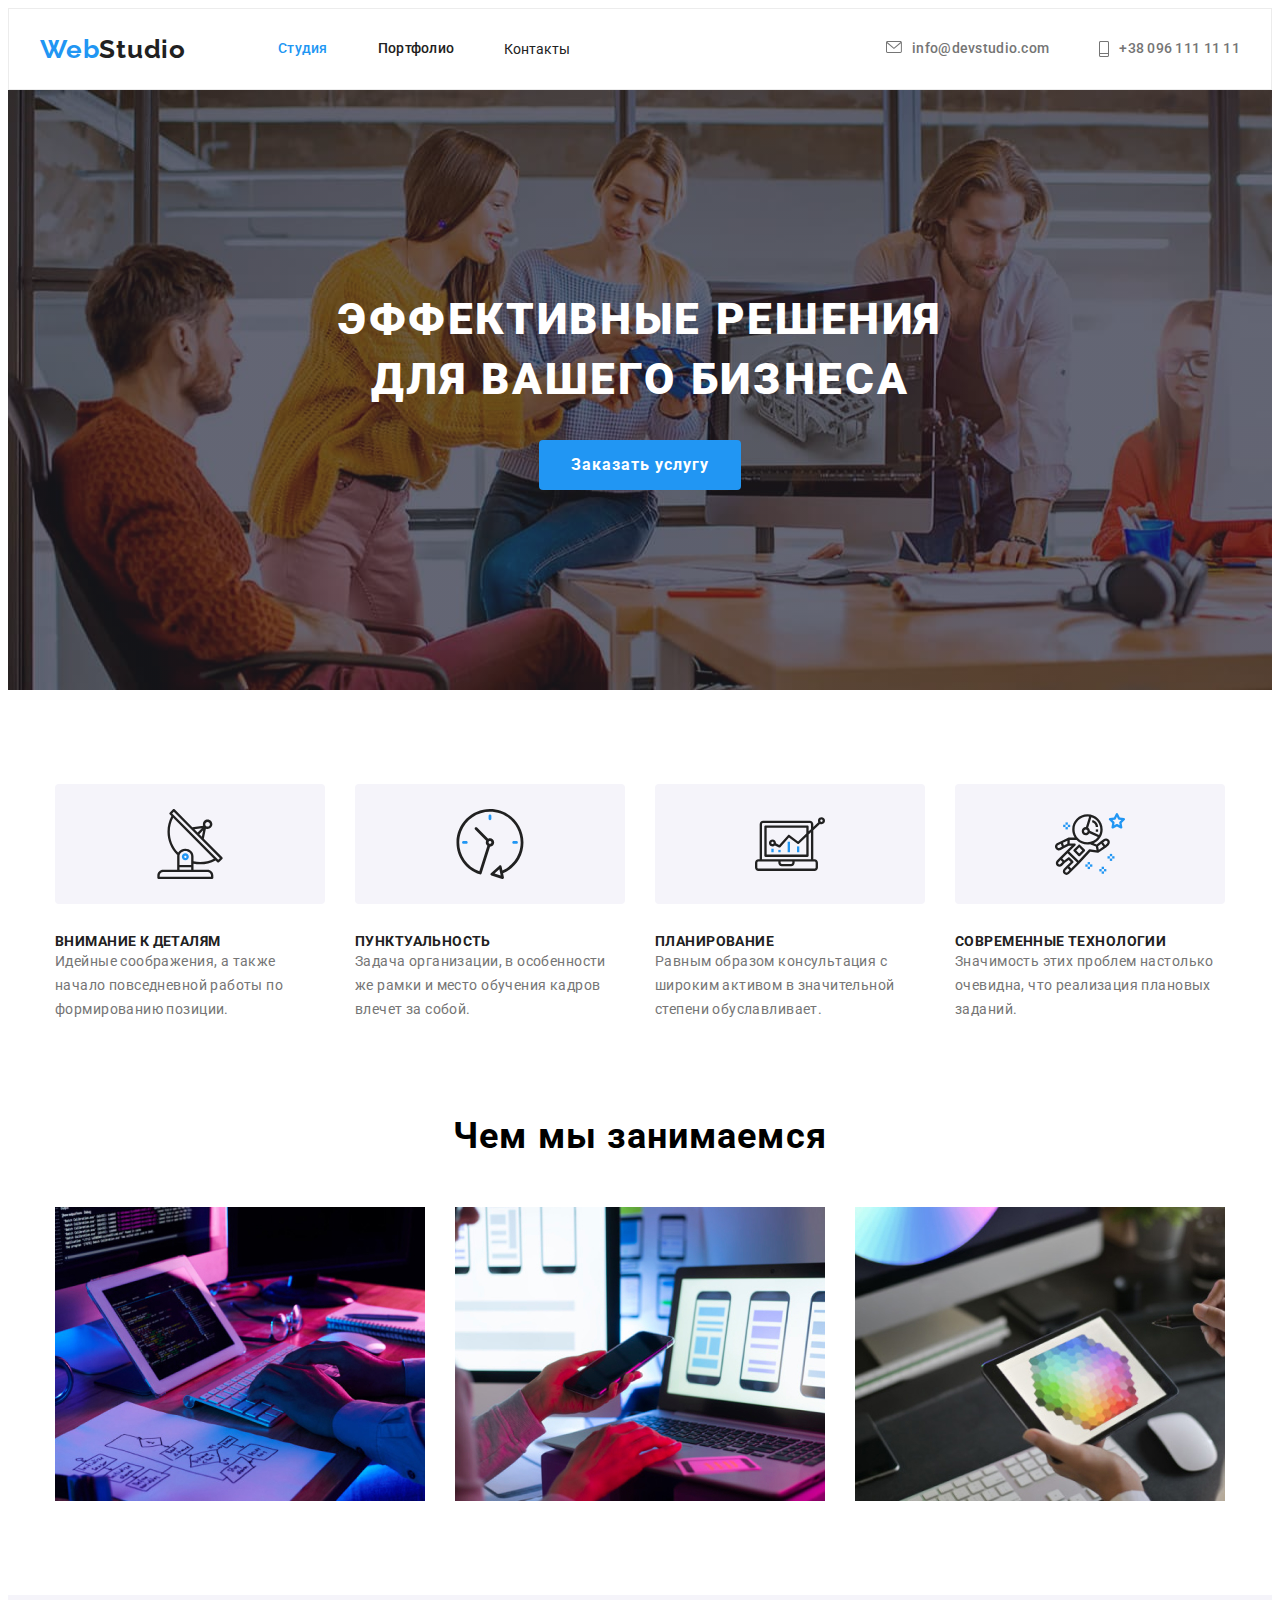
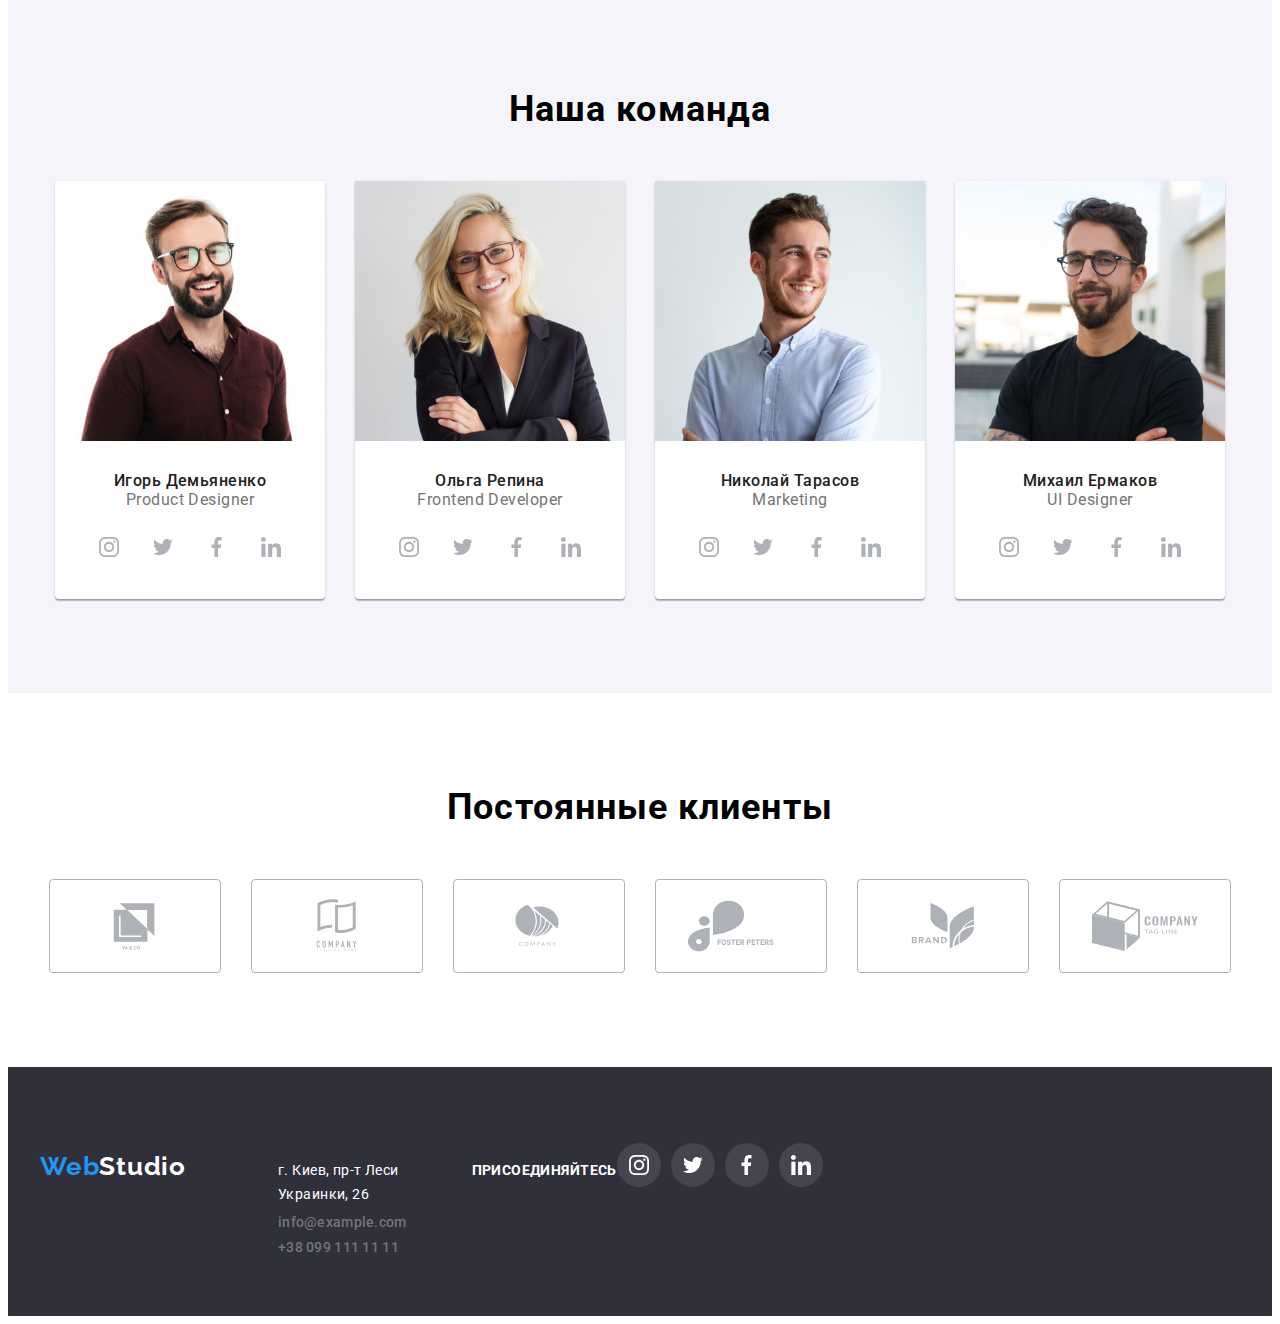
==== commit 959bbba2: "update homework" ====
--- a/index.html
+++ b/index.html
@@ -43,7 +43,7 @@
         <ul class="address-tel-container">
           <li>
             <a class="mail-address" href="mailto:info@devstudio.com"
-              ><svg class="social-icon-header" width="16px" height="14px">
+              ><svg class="social-icon-header" width="16" height="12">
                 <use href="./images/symbol-defs.svg#icon-mail"></use>
               </svg>
               info@devstudio.com</a
@@ -51,7 +51,7 @@
           </li>
           <li>
             <a class="phone-number" href="tel:+380961111111"
-              ><svg class="social-icon-header" width="16px" height="14px">
+              ><svg class="social-icon-header" width="10" height="16">
                 <use href="./images/symbol-defs.svg#icon-tel"></use>
               </svg>
               +38 096 111 11 11</a
@@ -76,9 +76,11 @@
           <h2 hidden>Наши преимущества</h2>
           <ul class="benefits-item">
             <li class="benefits-list">
-              <svg class="benefits-icon" width="270px" height="120px">
-                <use href="./images/symbol-defs.svg#icon-antena"></use>
-              </svg>
+              <div class="benefits-icon-container">
+                <svg class="benefits-icon" width="70px" height="70px">
+                  <use href="./images/symbol-defs.svg#icon-antena"></use>
+                </svg>
+              </div>
               <h3 class="benefits-title">Внимание к деталям</h3>
               <p class="text-in-title">
                 Идейные соображения, а также начало повседневной работы по
@@ -86,9 +88,12 @@
               </p>
             </li>
             <li class="benefits-list">
-              <svg class="benefits-icon" width="270px" height="120px">
-                <use href="./images/symbol-defs.svg#icon-clock"></use>
-              </svg>
+              <div class="benefits-icon-container">
+                <svg class="benefits-icon" width="70px" height="70px">
+                  <use href="./images/symbol-defs.svg#icon-clock"></use>
+                </svg>
+              </div>
+
               <h3 class="benefits-title">Пунктуальность</h3>
               <p class="text-in-title">
                 Задача организации, в особенности же рамки и место обучения
@@ -96,9 +101,12 @@
               </p>
             </li>
             <li class="benefits-list">
-              <svg class="benefits-icon" width="270px" height="120px">
-                <use href="./images/symbol-defs.svg#icon-diagram"></use>
-              </svg>
+              <div class="benefits-icon-container">
+                <svg class="benefits-icon" width="70px" height="70px">
+                  <use href="./images/symbol-defs.svg#icon-diagram"></use>
+                </svg>
+              </div>
+
               <h3 class="benefits-title">Планирование</h3>
               <p class="text-in-title">
                 Равным образом консультация с широким активом в значительной
@@ -106,9 +114,12 @@
               </p>
             </li>
             <li class="benefits-list">
-              <svg class="benefits-icon" width="270px" height="120px">
-                <use href="./images/symbol-defs.svg#icon-astronaut"></use>
-              </svg>
+              <div class="benefits-icon-container">
+                <svg class="benefits-icon" width="70px" height="70px">
+                  <use href="./images/symbol-defs.svg#icon-astronaut"></use>
+                </svg>
+              </div>
+
               <h3 class="benefits-title">Современные технологии</h3>
               <p class="text-in-title">
                 Значимость этих проблем настолько очевидна, что реализация
--- a/css/styles.css
+++ b/css/styles.css
@@ -222,13 +222,22 @@
   width: 270px;
 }
 
+.benefits-icon-container {
+  display: flex;
+  justify-content: center;
+  align-items: center;
+  background-color: #f5f4fa;
+  width: 270px;
+  height: 120px;
+  margin-bottom: 30px;
+  border-radius: 4px;
+}
+
 .benefits-list:not(:last-child) {
   margin-right: 30px;
 }
 
 .benefits-icon {
-  margin-bottom: 30px;
-  border-radius: 4px;
 }
 
 .benefits-title {
@@ -471,7 +480,7 @@
 
 .social-list-footer {
   display: flex;
-  justify-content: center;
+  justify-content: left;
   gap: 10px;
   margin-top: 16px;
 }
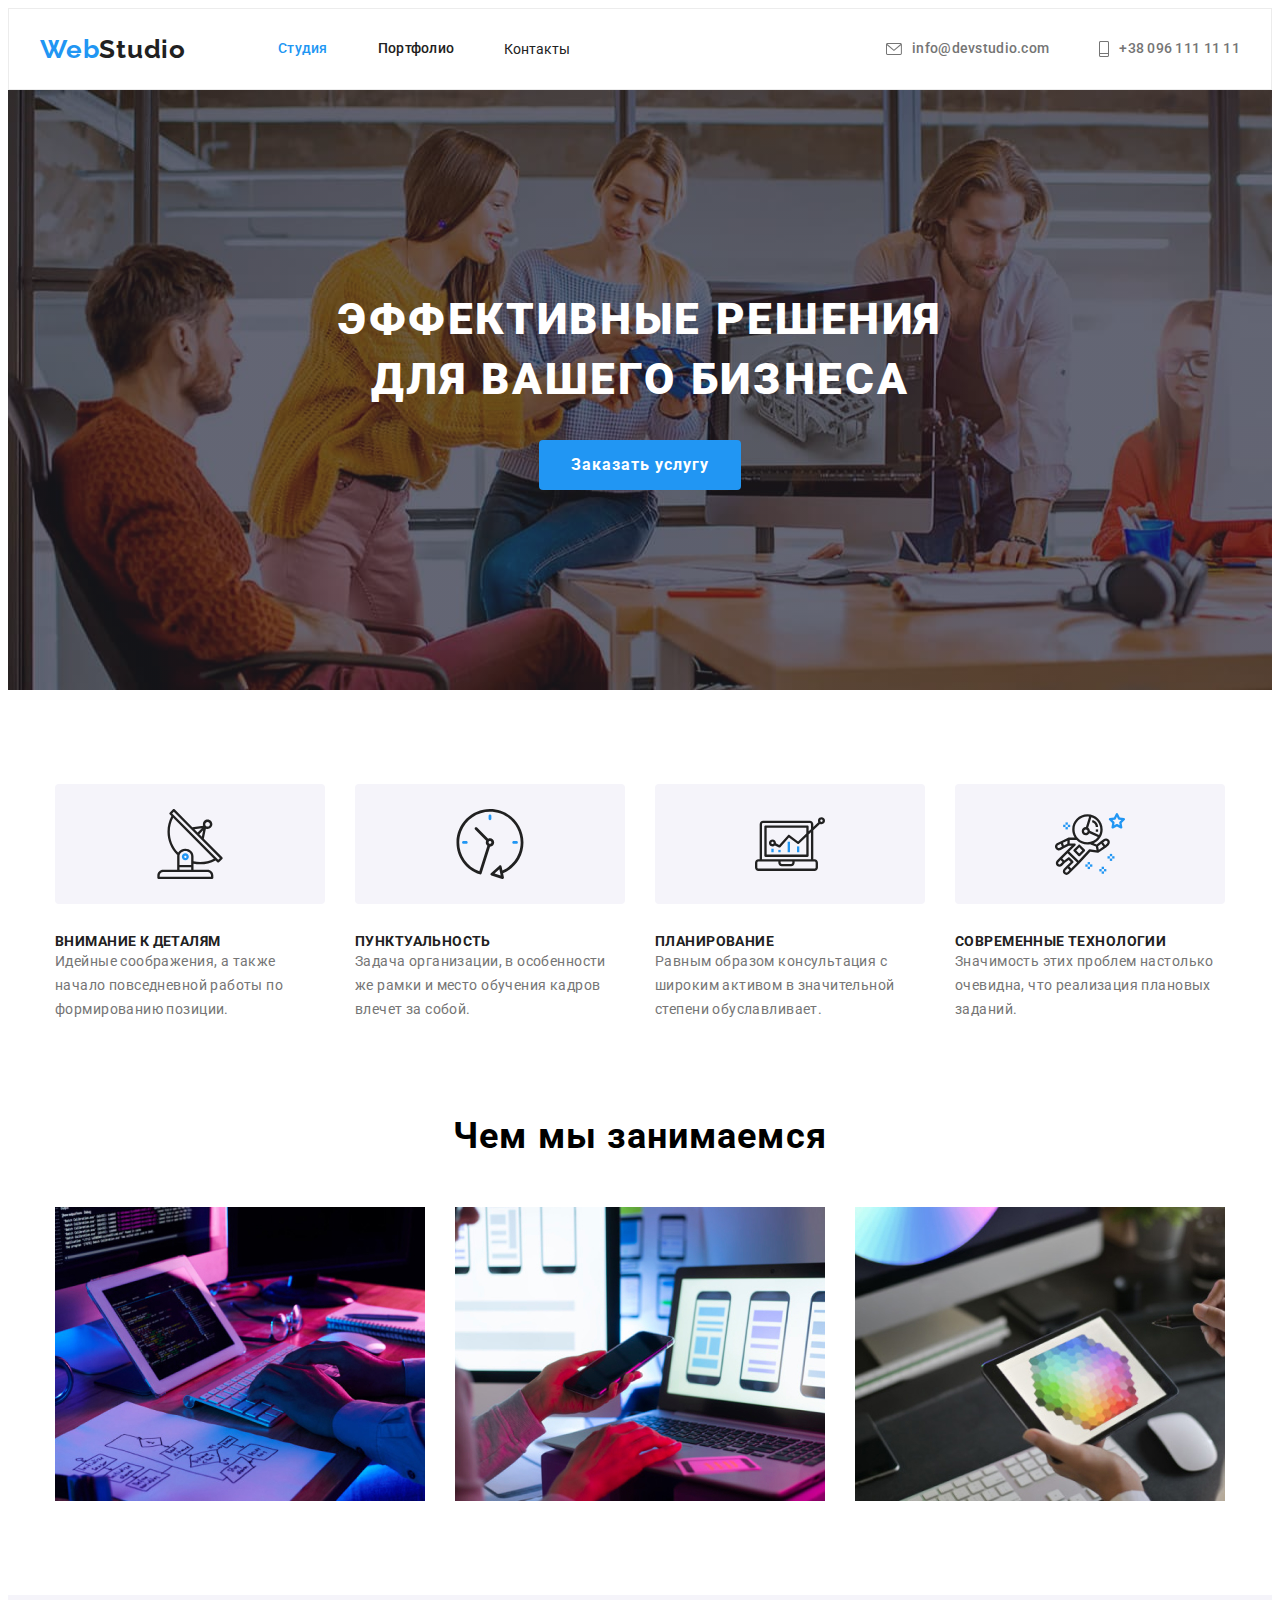
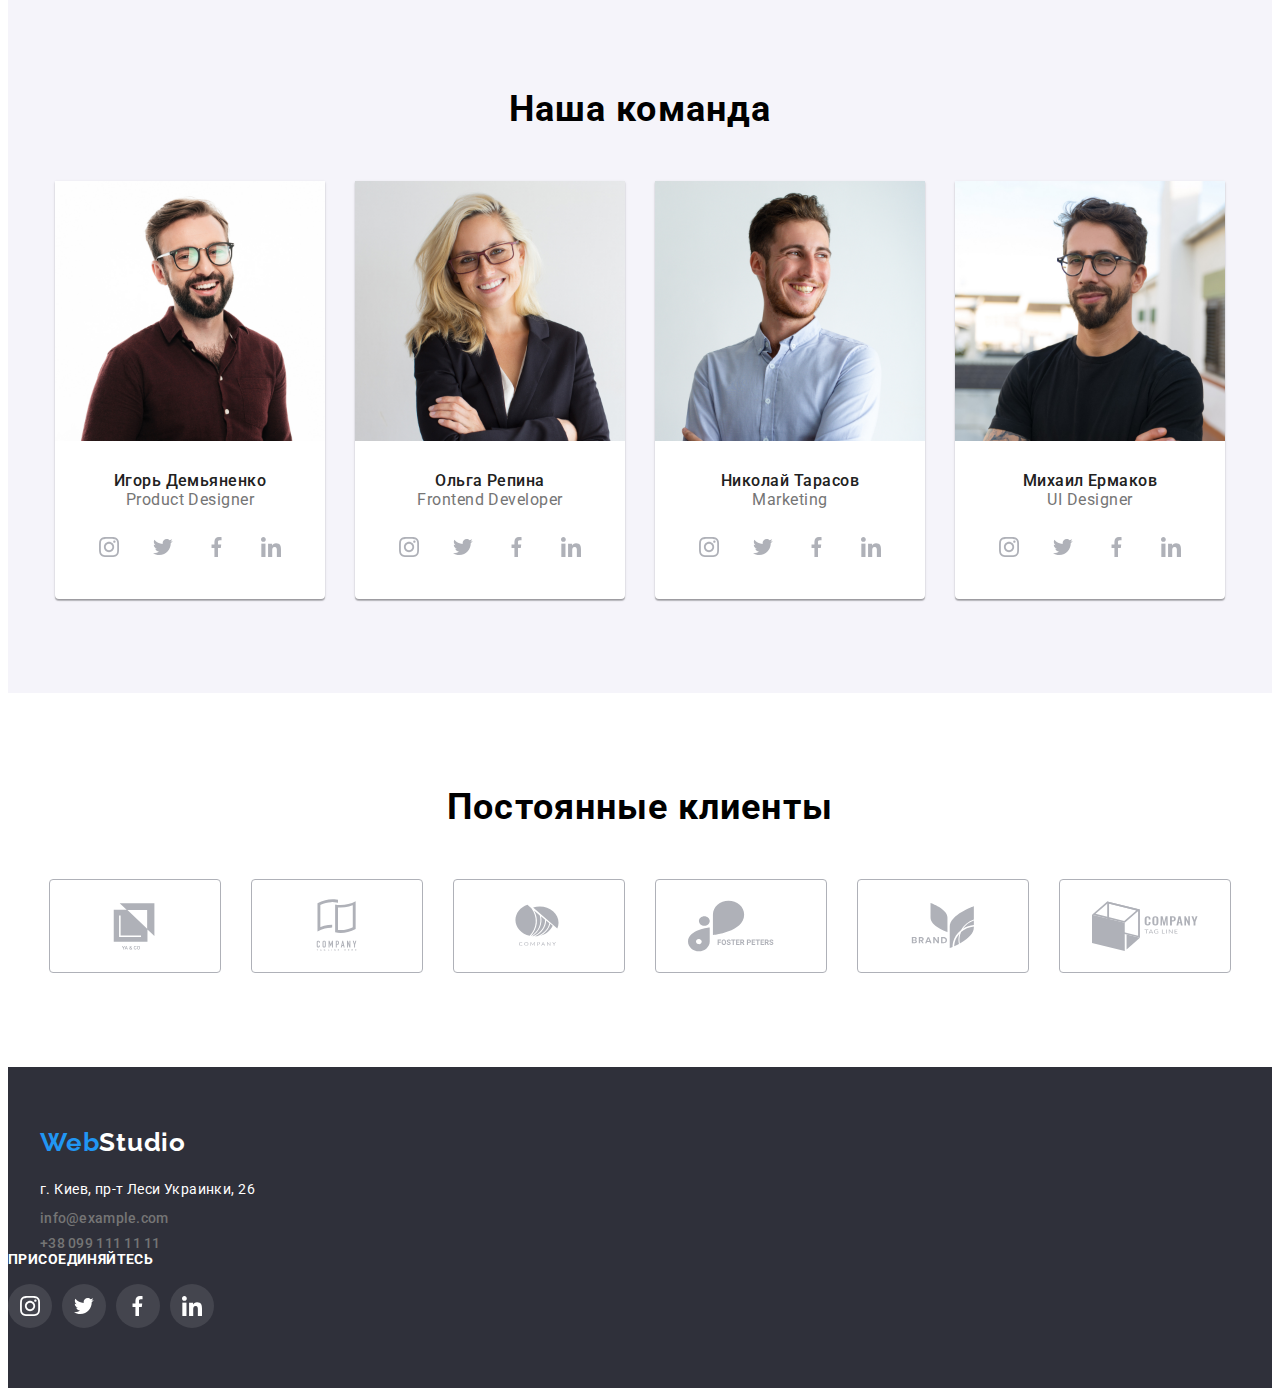
==== commit 3096aa28: "+" ====
--- a/index.html
+++ b/index.html
@@ -175,7 +175,7 @@
                 <ul class="social-list">
                   <li class="social-list-item">
                     <a href="" class="social-list-link">
-                      <svg class="social-list-icon" width="20px" height="20px">
+                      <svg class="social-list-icon" width="20" height="20">
                         <use
                           href="./images/symbol-defs.svg#icon-instagram"
                         ></use>
@@ -184,14 +184,14 @@
                   </li>
                   <li class="social-list-item">
                     <a href="" class="social-list-link">
-                      <svg class="social-list-icon" width="20px" height="20px">
+                      <svg class="social-list-icon" width="20" height="20">
                         <use href="./images/symbol-defs.svg#icon-twitter"></use>
                       </svg>
                     </a>
                   </li>
                   <li class="social-list-item">
                     <a href="" class="social-list-link">
-                      <svg class="social-list-icon" width="20px" height="20px">
+                      <svg class="social-list-icon" width="20" height="20">
                         <use
                           href="./images/symbol-defs.svg#icon-facebook"
                         ></use>
@@ -200,7 +200,7 @@
                   </li>
                   <li class="social-list-item">
                     <a href="" class="social-list-link">
-                      <svg class="social-list-icon" width="20px" height="20px">
+                      <svg class="social-list-icon" width="20" height="20">
                         <use
                           href="./images/symbol-defs.svg#icon-linkedin"
                         ></use>
@@ -224,7 +224,7 @@
                 <ul class="social-list">
                   <li class="social-list-item">
                     <a href="" class="social-list-link">
-                      <svg class="social-list-icon" width="20px" height="20px">
+                      <svg class="social-list-icon" width="20" height="20">
                         <use
                           href="./images/symbol-defs.svg#icon-instagram"
                         ></use>
@@ -233,14 +233,14 @@
                   </li>
                   <li class="social-list-item">
                     <a href="" class="social-list-link">
-                      <svg class="social-list-icon" width="20px" height="20px">
+                      <svg class="social-list-icon" width="20" height="20">
                         <use href="./images/symbol-defs.svg#icon-twitter"></use>
                       </svg>
                     </a>
                   </li>
                   <li class="social-list-item">
                     <a href="" class="social-list-link">
-                      <svg class="social-list-icon" width="20px" height="20px">
+                      <svg class="social-list-icon" width="20" height="20">
                         <use
                           href="./images/symbol-defs.svg#icon-facebook"
                         ></use>
@@ -249,7 +249,7 @@
                   </li>
                   <li class="social-list-item">
                     <a href="" class="social-list-link">
-                      <svg class="social-list-icon" width="20px" height="20px">
+                      <svg class="social-list-icon" width="20" height="20">
                         <use
                           href="./images/symbol-defs.svg#icon-linkedin"
                         ></use>
@@ -271,7 +271,7 @@
                 <ul class="social-list">
                   <li class="social-list-item">
                     <a href="" class="social-list-link">
-                      <svg class="social-list-icon" width="20px" height="20px">
+                      <svg class="social-list-icon" width="20" height="20">
                         <use
                           href="./images/symbol-defs.svg#icon-instagram"
                         ></use>
@@ -280,14 +280,14 @@
                   </li>
                   <li class="social-list-item">
                     <a href="" class="social-list-link">
-                      <svg class="social-list-icon" width="20px" height="20px">
+                      <svg class="social-list-icon" width="20" height="20">
                         <use href="./images/symbol-defs.svg#icon-twitter"></use>
                       </svg>
                     </a>
                   </li>
                   <li class="social-list-item">
                     <a href="" class="social-list-link">
-                      <svg class="social-list-icon" width="20px" height="20px">
+                      <svg class="social-list-icon" width="20" height="20">
                         <use
                           href="./images/symbol-defs.svg#icon-facebook"
                         ></use>
@@ -296,7 +296,7 @@
                   </li>
                   <li class="social-list-item">
                     <a href="" class="social-list-link">
-                      <svg class="social-list-icon" width="20px" height="20px">
+                      <svg class="social-list-icon" width="20" height="20">
                         <use
                           href="./images/symbol-defs.svg#icon-linkedin"
                         ></use>
@@ -314,7 +314,7 @@
                 <ul class="social-list">
                   <li class="social-list-item">
                     <a href="" class="social-list-link">
-                      <svg class="social-list-icon" width="20px" height="20px">
+                      <svg class="social-list-icon" width="20" height="20">
                         <use
                           href="./images/symbol-defs.svg#icon-instagram"
                         ></use>
@@ -323,14 +323,14 @@
                   </li>
                   <li class="social-list-item">
                     <a href="" class="social-list-link">
-                      <svg class="social-list-icon" width="20px" height="20px">
+                      <svg class="social-list-icon" width="20" height="20">
                         <use href="./images/symbol-defs.svg#icon-twitter"></use>
                       </svg>
                     </a>
                   </li>
                   <li class="social-list-item">
                     <a href="" class="social-list-link">
-                      <svg class="social-list-icon" width="20px" height="20px">
+                      <svg class="social-list-icon" width="20" height="20">
                         <use
                           href="./images/symbol-defs.svg#icon-facebook"
                         ></use>
@@ -339,7 +339,7 @@
                   </li>
                   <li class="social-list-item">
                     <a href="" class="social-list-link">
-                      <svg class="social-list-icon" width="20px" height="20px">
+                      <svg class="social-list-icon" width="20" height="20">
                         <use
                           href="./images/symbol-defs.svg#icon-linkedin"
                         ></use>
@@ -353,7 +353,7 @@
         </div>
       </section>
       <!-- Постоянные клиенты -->
-      <section>
+      <section class="clients">
         <h2 class="headline-clients">Постоянные клиенты</h2>
         <div>
           <ul class="clients-list">
@@ -428,39 +428,39 @@
             </li>
           </ul>
         </address>
-        <div class="container-footer">
-          <h3 class="headline-footer">ПРИСОЕДИНЯЙТЕСЬ</h3>
-          <ul class="social-list-footer">
-            <li class="social-list-item-footer">
-              <a href="" class="social-list-link-footer">
-                <svg class="social-list-icon-footer" width="20px" height="20px">
-                  <use href="./images/symbol-defs.svg#icon-instagram"></use>
-                </svg>
-              </a>
-            </li>
-            <li class="social-list-item-footer">
-              <a href="" class="social-list-link-footer">
-                <svg class="social-list-icon-footer" width="20px" height="20px">
-                  <use href="./images/symbol-defs.svg#icon-twitter"></use>
-                </svg>
-              </a>
-            </li>
-            <li class="social-list-item-footer">
-              <a href="" class="social-list-link-footer">
-                <svg class="social-list-icon-footer" width="20px" height="20px">
-                  <use href="./images/symbol-defs.svg#icon-facebook"></use>
-                </svg>
-              </a>
-            </li>
-            <li class="social-list-item-footer">
-              <a href="" class="social-list-link-footer">
-                <svg class="social-list-icon-footer" width="20px" height="20px">
-                  <use href="./images/symbol-defs.svg#icon-linkedin"></use>
-                </svg>
-              </a>
-            </li>
-          </ul>
-        </div>
+      </div>
+      <div class="container-footer-links">
+        <h3 class="headline-footer">ПРИСОЕДИНЯЙТЕСЬ</h3>
+        <ul class="social-list-footer">
+          <li class="social-list-item-footer">
+            <a href="" class="social-list-link-footer">
+              <svg class="social-list-icon-footer" width="20" height="20">
+                <use href="./images/symbol-defs.svg#icon-instagram"></use>
+              </svg>
+            </a>
+          </li>
+          <li class="social-list-item-footer">
+            <a href="" class="social-list-link-footer">
+              <svg class="social-list-icon-footer" width="20" height="20">
+                <use href="./images/symbol-defs.svg#icon-twitter"></use>
+              </svg>
+            </a>
+          </li>
+          <li class="social-list-item-footer">
+            <a href="" class="social-list-link-footer">
+              <svg class="social-list-icon-footer" width="20" height="20">
+                <use href="./images/symbol-defs.svg#icon-facebook"></use>
+              </svg>
+            </a>
+          </li>
+          <li class="social-list-item-footer">
+            <a href="" class="social-list-link-footer">
+              <svg class="social-list-icon-footer" width="20" height="20">
+                <use href="./images/symbol-defs.svg#icon-linkedin"></use>
+              </svg>
+            </a>
+          </li>
+        </ul>
       </div>
     </footer>
   </body>
--- a/css/styles.css
+++ b/css/styles.css
@@ -130,6 +130,7 @@
   margin-right: 50px;
   padding: 32px 0;
   display: flex;
+  align-items: center;
 }
 
 .social-icon-header {
@@ -372,6 +373,10 @@
   fill: var(--background-accent-color);
 }
 /* Постоянные клиенты */
+.clients {
+  padding: 94px 0;
+}
+
 .headline-clients {
   text-align: center;
   font-weight: 700;
@@ -379,7 +384,6 @@
   line-height: 1.16;
   letter-spacing: 0.03em;
   margin-bottom: 50px;
-  padding-top: 94px;
 }
 
 .clients-list {
@@ -387,11 +391,16 @@
   justify-content: center;
   align-items: center;
   gap: 30px;
-  padding-bottom: 94px;
 }
 
 .clients-item {
   border: 1px solid #afb1b8;
+  border-radius: 4px;
+}
+
+.clients-item:hover,
+.clients-item:focus {
+  border: 1px solid #2196f3;
   border-radius: 4px;
 }
 
@@ -409,13 +418,8 @@
   height: 92px;
 }
 .clients-icon:hover,
-.clients-icon:hover {
+.clients-icon:focus {
   fill: #188ce8;
-}
-
-.clients-item:hover,
-.clients-item:focus {
-  color: var(--accent-color);
 }
 
 /* FOOTER */
@@ -457,18 +461,13 @@
 }
 
 .container-footer {
-  display: flex;
-  justify-content: first baseline;
-  align-items: baseline;
+  display: block;
   width: 1200px;
   margin-left: auto;
   margin-right: auto;
   padding-left: 15px;
   padding-right: 15px;
 }
-/* .container-footer {
-  margin-left: 300px;
-} */
 
 .headline-footer {
   font-weight: 700;
@@ -476,6 +475,10 @@
   line-height: 1.16;
   letter-spacing: 0.03em;
   color: var(--background-accent-color);
+}
+
+.container-footer-links {
+  display: block;
 }
 
 .social-list-footer {
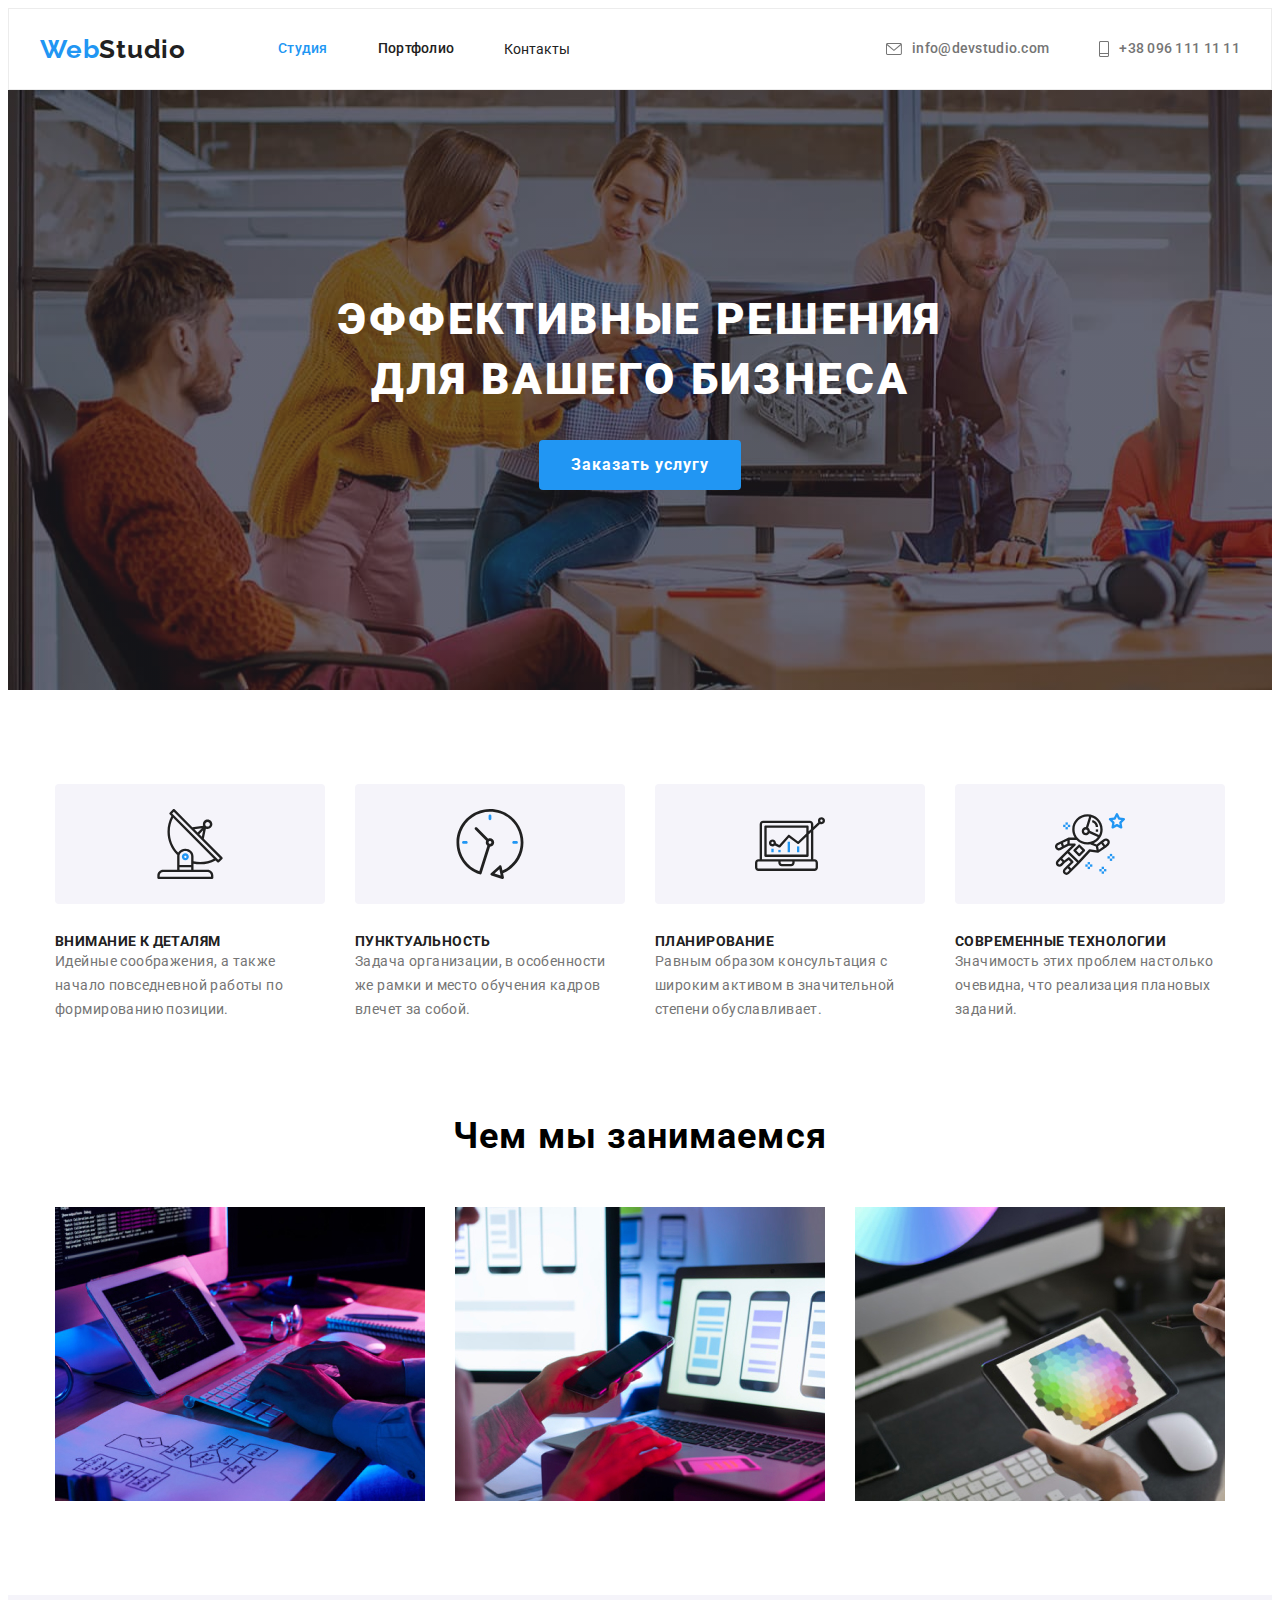
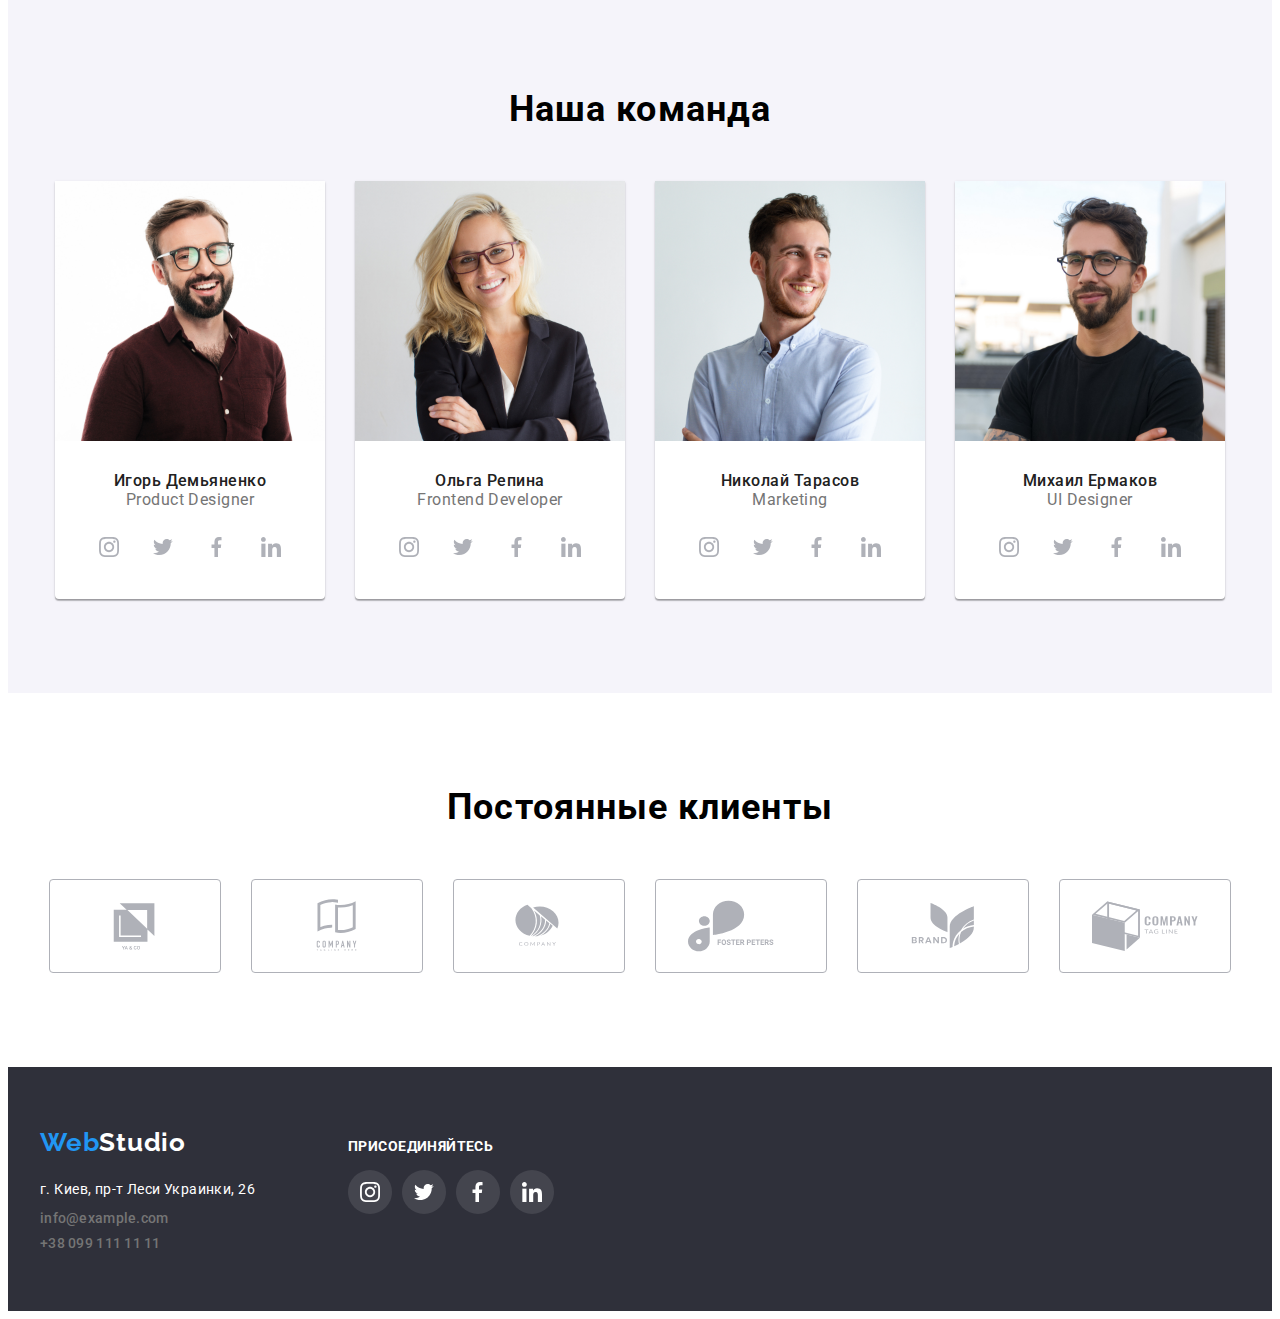
==== commit d330e224: "update footer" ====
--- a/index.html
+++ b/index.html
@@ -406,61 +406,63 @@
     <!-- FOOTER -->
     <footer class="background-footer">
       <div class="container-footer">
-        <a class="logo" href="./index.html"
-          >Web<span class="second-part-logo-footer">Studio</span></a
-        >
-        <address>
-          <ul>
-            <li class="address">г. Киев, пр-т Леси Украинки, 26</li>
-            <li>
-              <a
-                class="mail-address-portfolio footer"
-                href="mailto:info@example.com"
-                >info@example.com</a
-              >
-            </li>
-            <li>
-              <a
-                class="phone-number-portfolio footer-number footer"
-                href="tel:+380991111111"
-                >+38 099 111 11 11</a
-              >
-            </li>
-          </ul>
-        </address>
-      </div>
-      <div class="container-footer-links">
-        <h3 class="headline-footer">ПРИСОЕДИНЯЙТЕСЬ</h3>
-        <ul class="social-list-footer">
-          <li class="social-list-item-footer">
-            <a href="" class="social-list-link-footer">
-              <svg class="social-list-icon-footer" width="20" height="20">
-                <use href="./images/symbol-defs.svg#icon-instagram"></use>
-              </svg>
-            </a>
-          </li>
-          <li class="social-list-item-footer">
-            <a href="" class="social-list-link-footer">
-              <svg class="social-list-icon-footer" width="20" height="20">
-                <use href="./images/symbol-defs.svg#icon-twitter"></use>
-              </svg>
-            </a>
-          </li>
-          <li class="social-list-item-footer">
-            <a href="" class="social-list-link-footer">
-              <svg class="social-list-icon-footer" width="20" height="20">
-                <use href="./images/symbol-defs.svg#icon-facebook"></use>
-              </svg>
-            </a>
-          </li>
-          <li class="social-list-item-footer">
-            <a href="" class="social-list-link-footer">
-              <svg class="social-list-icon-footer" width="20" height="20">
-                <use href="./images/symbol-defs.svg#icon-linkedin"></use>
-              </svg>
-            </a>
-          </li>
-        </ul>
+        <div>
+          <a class="logo" href="./index.html"
+            >Web<span class="second-part-logo-footer">Studio</span></a
+          >
+          <address>
+            <ul>
+              <li class="address">г. Киев, пр-т Леси Украинки, 26</li>
+              <li>
+                <a
+                  class="mail-address-portfolio footer"
+                  href="mailto:info@example.com"
+                  >info@example.com</a
+                >
+              </li>
+              <li>
+                <a
+                  class="phone-number-portfolio footer-number footer"
+                  href="tel:+380991111111"
+                  >+38 099 111 11 11</a
+                >
+              </li>
+            </ul>
+          </address>
+        </div>
+        <div class="container-footer-links">
+          <h3 class="headline-footer">ПРИСОЕДИНЯЙТЕСЬ</h3>
+          <ul class="social-list-footer">
+            <li class="social-list-item-footer">
+              <a href="" class="social-list-link-footer">
+                <svg class="social-list-icon-footer" width="20" height="20">
+                  <use href="./images/symbol-defs.svg#icon-instagram"></use>
+                </svg>
+              </a>
+            </li>
+            <li class="social-list-item-footer">
+              <a href="" class="social-list-link-footer">
+                <svg class="social-list-icon-footer" width="20" height="20">
+                  <use href="./images/symbol-defs.svg#icon-twitter"></use>
+                </svg>
+              </a>
+            </li>
+            <li class="social-list-item-footer">
+              <a href="" class="social-list-link-footer">
+                <svg class="social-list-icon-footer" width="20" height="20">
+                  <use href="./images/symbol-defs.svg#icon-facebook"></use>
+                </svg>
+              </a>
+            </li>
+            <li class="social-list-item-footer">
+              <a href="" class="social-list-link-footer">
+                <svg class="social-list-icon-footer" width="20" height="20">
+                  <use href="./images/symbol-defs.svg#icon-linkedin"></use>
+                </svg>
+              </a>
+            </li>
+          </ul>
+        </div>
       </div>
     </footer>
   </body>
--- a/css/styles.css
+++ b/css/styles.css
@@ -393,21 +393,9 @@
   gap: 30px;
 }
 
-.clients-item {
-  border: 1px solid #afb1b8;
-  border-radius: 4px;
-}
-
-.clients-item:hover,
-.clients-item:focus {
-  border: 1px solid #2196f3;
-  border-radius: 4px;
-}
-
 .clients-icon {
   width: 106px;
   height: 60px;
-  fill: var(--fill-color);
 }
 
 .clients-list-link {
@@ -416,10 +404,13 @@
   align-items: center;
   width: 170px;
   height: 92px;
-}
-.clients-icon:hover,
-.clients-icon:focus {
+  border: 1px solid #afb1b8;
+  border-radius: 4px;
+  fill: var(--fill-color);
+}
+.clients-list-link:hover {
   fill: #188ce8;
+  border-color: #2196f3;
 }
 
 /* FOOTER */
@@ -439,7 +430,6 @@
   font-weight: 400;
   font-size: 14px;
   line-height: 1.7;
-  /* or 171% */
   letter-spacing: 0.03em;
   color: var(--background-accent-color);
   margin-top: 20px;
@@ -461,7 +451,8 @@
 }
 
 .container-footer {
-  display: block;
+  display: flex;
+  align-items: baseline;
   width: 1200px;
   margin-left: auto;
   margin-right: auto;
@@ -478,7 +469,7 @@
 }
 
 .container-footer-links {
-  display: block;
+  margin-left: 70px;
 }
 
 .social-list-footer {
